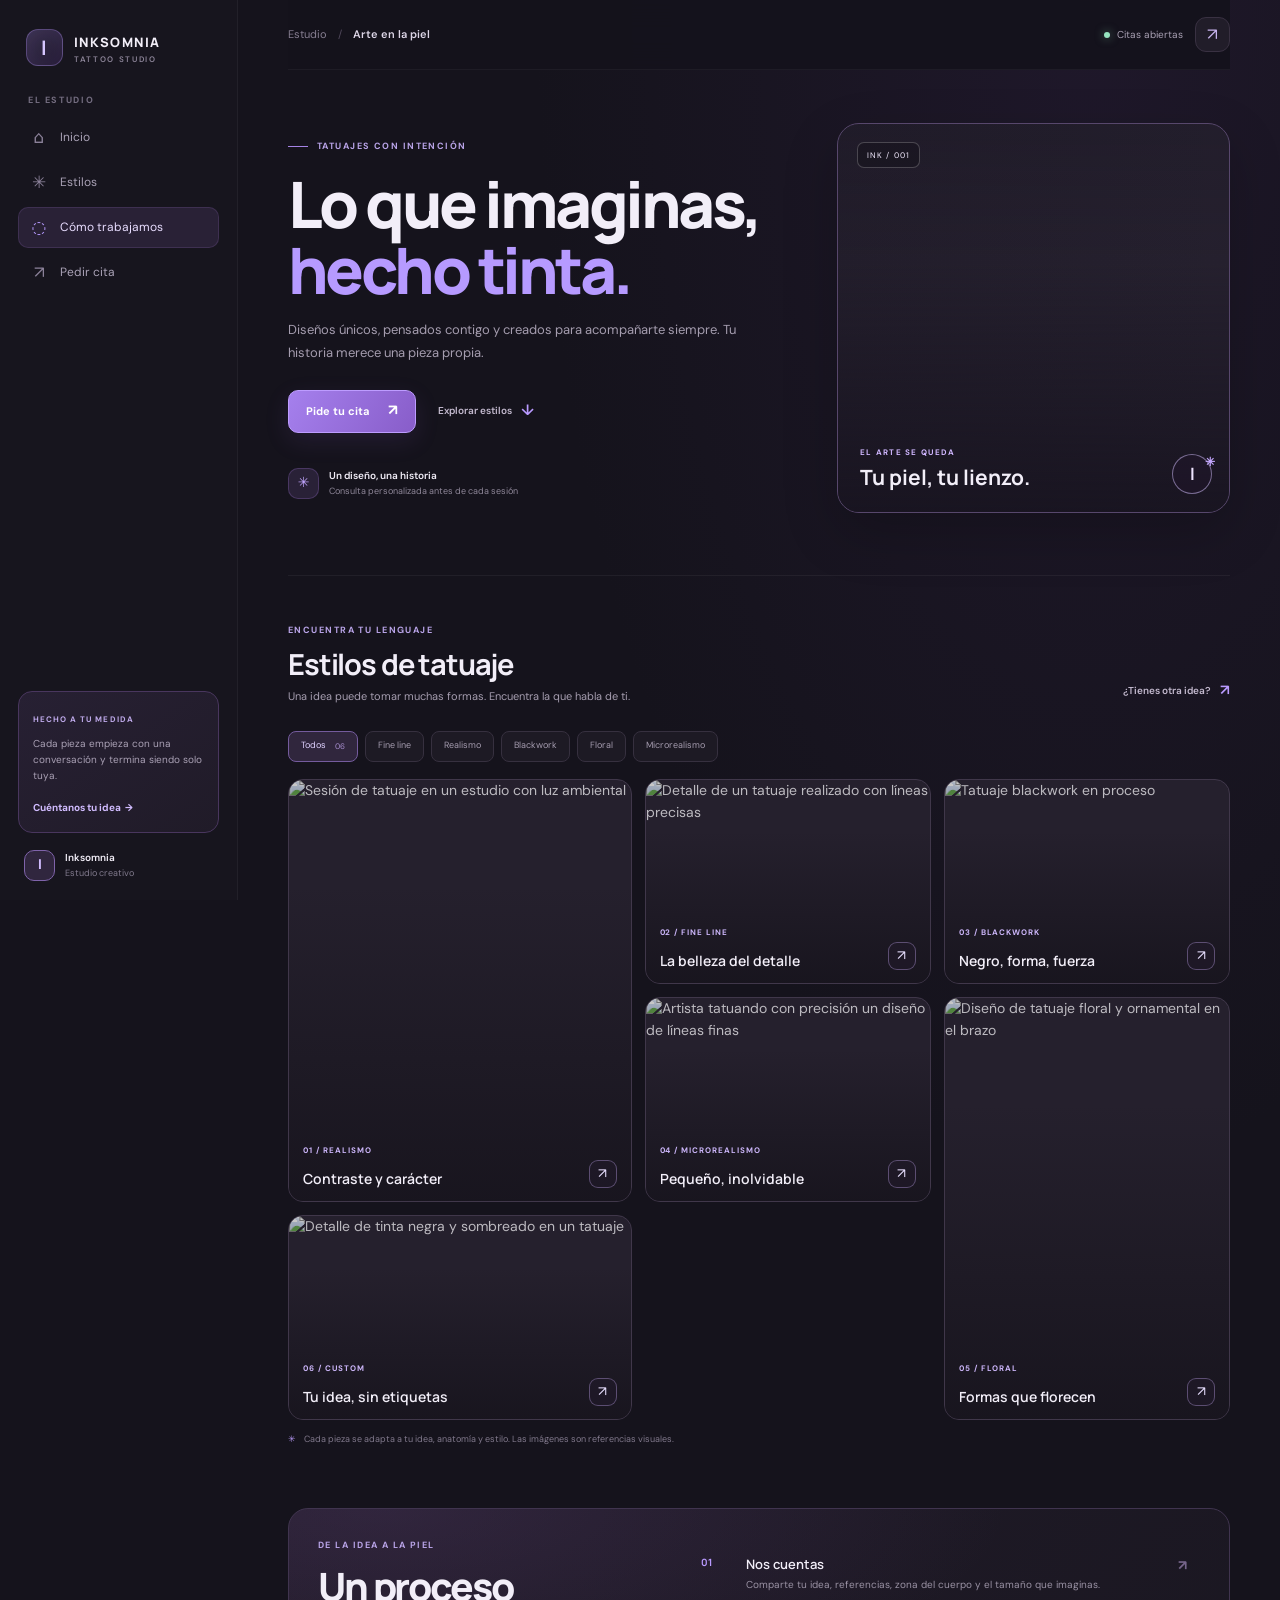
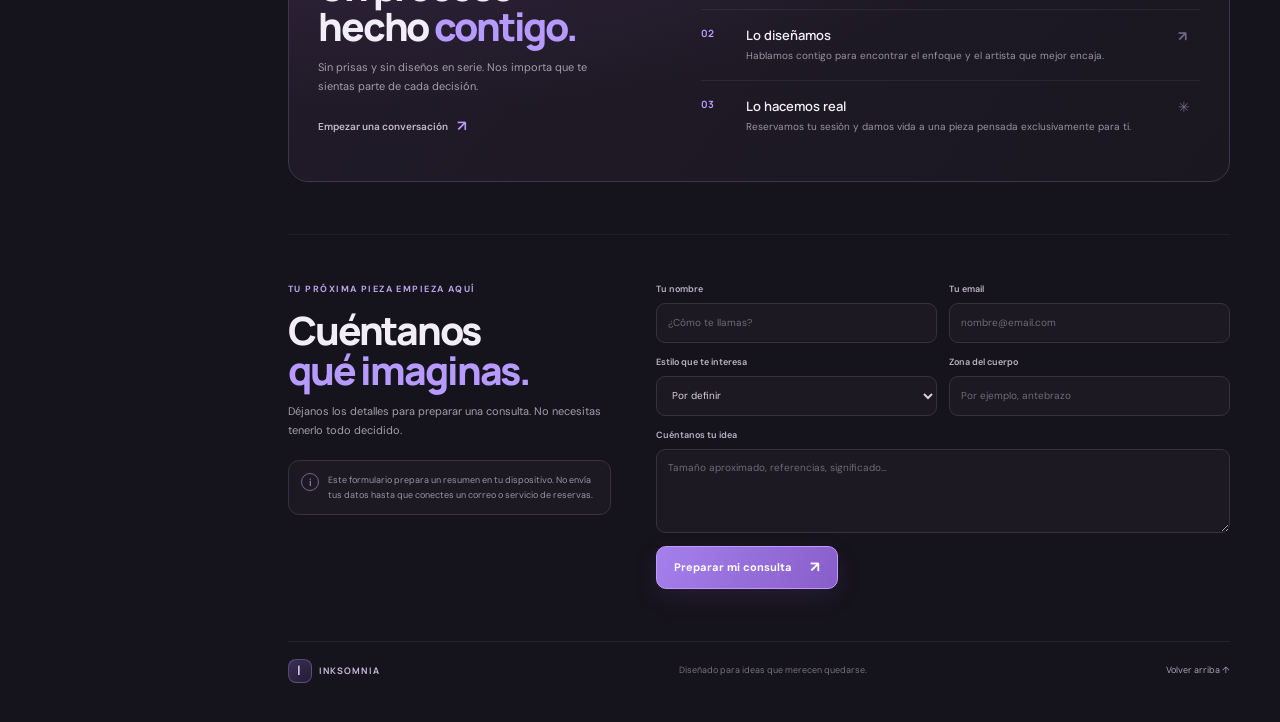
==== public/Inksomnia/index.html @ b54fb86f "Add Inksomnia tattoo studio page Add the separate Inksomnia landing page under public/Inksomnia." ====
<!doctype html>
<html lang="es">
<head>
  <meta charset="utf-8">
  <meta name="viewport" content="width=device-width, initial-scale=1">
  <meta name="theme-color" content="#15131c">
  <meta name="description" content="Inksomnia: tatuajes personalizados, artistas con voz propia y un proceso pensado contigo.">
  <title>Inksomnia — Tatuajes con intención</title>
  <link rel="preconnect" href="https://images.unsplash.com">
  <link rel="stylesheet" href="./styles.css">
  <script src="./app.js" defer></script>
</head>
<body>
  <div class="shell">
    <aside class="sidebar" id="sidebar" aria-label="Navegación principal">
      <a class="brand" href="#inicio" aria-label="Inksomnia, inicio"><span class="brand-mark" aria-hidden="true">I</span><span>INKSOMNIA<small>TATTOO STUDIO</small></span></a>
      <span class="nav-label">EL ESTUDIO</span>
      <nav class="nav">
        <a href="#inicio" class="nav-link active"><span aria-hidden="true">⌂</span> Inicio</a>
        <a href="#estilos" class="nav-link"><span aria-hidden="true">✳</span> Estilos</a>
        <a href="#proceso" class="nav-link"><span aria-hidden="true">◌</span> Cómo trabajamos</a>
        <a href="#cita" class="nav-link"><span aria-hidden="true">↗</span> Pedir cita</a>
      </nav>
      <div class="side-bottom">
        <div class="pro-card"><small>HECHO A TU MEDIDA</small><p>Cada pieza empieza con una conversación y termina siendo solo tuya.</p><a href="#cita">Cuéntanos tu idea&nbsp; →</a></div>
        <div class="profile"><div class="avatar">I</div><div><b>Inksomnia</b><small>Estudio creativo</small></div></div>
      </div>
    </aside>

    <main class="main" id="inicio">
      <header class="topbar">
        <button class="icon-btn mobilemenu" id="menu" aria-label="Abrir menú" aria-expanded="false" aria-controls="sidebar">☰</button>
        <a class="mobilebrand" href="#inicio" aria-label="Inksomnia, inicio"><span class="brand-mark" aria-hidden="true">I</span><span>INKSOMNIA</span></a>
        <div class="crumb">Estudio <span>/</span> <b>Arte en la piel</b></div>
        <div class="top-actions"><span class="status"><i class="dot"></i> Citas abiertas</span><a class="icon-btn top-cta" href="#cita" aria-label="Pedir una cita">↗</a></div>
      </header>

      <section class="hero" aria-labelledby="hero-title">
        <div class="hero-copy">
          <div class="eyebrow"><span></span> TATUAJES CON INTENCIÓN</div>
          <h1 id="hero-title">Lo que imaginas,<br><em>hecho tinta.</em></h1>
          <p>Diseños únicos, pensados contigo y creados para acompañarte siempre. Tu historia merece una pieza propia.</p>
          <div class="hero-actions"><a class="primary" href="#cita">Pide tu cita <span aria-hidden="true">↗</span></a><a class="quiet-link" href="#estilos">Explorar estilos <span aria-hidden="true">↓</span></a></div>
          <div class="hero-proof"><span class="proof-icon">✳</span><span><b>Un diseño, una historia</b><small>Consulta personalizada antes de cada sesión</small></span></div>
        </div>
        <div class="hero-art" role="img" aria-label="Artista trabajando en un tatuaje en un estudio">
          <div class="art-shade"></div><span class="art-kicker">INK / 001</span><div class="art-caption"><span>EL ARTE SE QUEDA</span><b>Tu piel, tu lienzo.</b></div><div class="art-stamp" aria-hidden="true">I<span>✳</span></div>
        </div>
      </section>

      <section class="section" id="estilos" aria-labelledby="styles-title">
        <div class="section-head"><div><div class="eyebrow">ENCUENTRA TU LENGUAJE</div><h2 id="styles-title">Estilos de tatuaje</h2><p>Una idea puede tomar muchas formas. Encuentra la que habla de ti.</p></div><a class="quiet-link desktop-link" href="#cita">¿Tienes otra idea? <span aria-hidden="true">↗</span></a></div>
        <div class="filters" role="group" aria-label="Filtrar estilos de tatuaje">
          <button class="filter active" type="button" data-filter="all" aria-pressed="true">Todos <span>06</span></button>
          <button class="filter" type="button" data-filter="fineline" aria-pressed="false">Fine line</button>
          <button class="filter" type="button" data-filter="realismo" aria-pressed="false">Realismo</button>
          <button class="filter" type="button" data-filter="blackwork" aria-pressed="false">Blackwork</button>
          <button class="filter" type="button" data-filter="floral" aria-pressed="false">Floral</button>
          <button class="filter" type="button" data-filter="micro" aria-pressed="false">Microrealismo</button>
        </div>
        <div class="gallery" id="gallery">
          <article class="work-card work-tall" data-style="realismo">
            <img src="https://images.unsplash.com/photo-1645318588650-f0fb322cd740?auto=format&amp;fit=crop&amp;w=1000&amp;q=82" alt="Sesión de tatuaje en un estudio con luz ambiental" loading="lazy">
            <div class="work-overlay"><span>01 / REALISMO</span><h3>Contraste y carácter</h3><a href="#cita" aria-label="Consultar sobre tatuajes de realismo">↗</a></div>
          </article>
          <article class="work-card" data-style="fineline floral">
            <img src="https://images.unsplash.com/photo-1564426622559-5af68da63b96?auto=format&amp;fit=crop&amp;w=900&amp;q=82" alt="Detalle de un tatuaje realizado con líneas precisas" loading="lazy">
            <div class="work-overlay"><span>02 / FINE LINE</span><h3>La belleza del detalle</h3><a href="#cita" aria-label="Consultar sobre tatuajes fine line">↗</a></div>
          </article>
          <article class="work-card" data-style="blackwork">
            <img src="https://images.unsplash.com/photo-1679621551066-ba0ee68b680a?auto=format&amp;fit=crop&amp;w=900&amp;q=82" alt="Tatuaje blackwork en proceso" loading="lazy">
            <div class="work-overlay"><span>03 / BLACKWORK</span><h3>Negro, forma, fuerza</h3><a href="#cita" aria-label="Consultar sobre tatuajes blackwork">↗</a></div>
          </article>
          <article class="work-card" data-style="micro realismo">
            <img src="https://images.unsplash.com/photo-1661188777365-c8c299c6e272?auto=format&amp;fit=crop&amp;w=900&amp;q=82" alt="Artista tatuando con precisión un diseño de líneas finas" loading="lazy">
            <div class="work-overlay"><span>04 / MICROREALISMO</span><h3>Pequeño, inolvidable</h3><a href="#cita" aria-label="Consultar sobre microrealismo">↗</a></div>
          </article>
          <article class="work-card work-tall" data-style="floral fineline">
            <img src="https://images.unsplash.com/photo-1775135360402-bac00cc921c2?auto=format&amp;fit=crop&amp;w=1000&amp;q=82" alt="Diseño de tatuaje floral y ornamental en el brazo" loading="lazy">
            <div class="work-overlay"><span>05 / FLORAL</span><h3>Formas que florecen</h3><a href="#cita" aria-label="Consultar sobre tatuajes florales">↗</a></div>
          </article>
          <article class="work-card" data-style="realismo blackwork">
            <img src="https://images.unsplash.com/photo-1564426622559-5af68da63b96?auto=format&amp;fit=crop&amp;crop=right&amp;w=900&amp;q=82" alt="Detalle de tinta negra y sombreado en un tatuaje" loading="lazy">
            <div class="work-overlay"><span>06 / CUSTOM</span><h3>Tu idea, sin etiquetas</h3><a href="#cita" aria-label="Consultar un diseño personalizado">↗</a></div>
          </article>
        </div>
        <p class="gallery-note"><span>✳</span> Cada pieza se adapta a tu idea, anatomía y estilo. Las imágenes son referencias visuales.</p>
      </section>

      <section class="process" id="proceso" aria-labelledby="process-title">
        <div class="process-intro"><div class="eyebrow">DE LA IDEA A LA PIEL</div><h2 id="process-title">Un proceso<br>hecho <em>contigo.</em></h2><p>Sin prisas y sin diseños en serie. Nos importa que te sientas parte de cada decisión.</p><a class="quiet-link" href="#cita">Empezar una conversación <span aria-hidden="true">↗</span></a></div>
        <div class="steps">
          <article class="step"><span>01</span><div><h3>Nos cuentas</h3><p>Comparte tu idea, referencias, zona del cuerpo y el tamaño que imaginas.</p></div><b aria-hidden="true">↗</b></article>
          <article class="step"><span>02</span><div><h3>Lo diseñamos</h3><p>Hablamos contigo para encontrar el enfoque y el artista que mejor encaja.</p></div><b aria-hidden="true">↗</b></article>
          <article class="step"><span>03</span><div><h3>Lo hacemos real</h3><p>Reservamos tu sesión y damos vida a una pieza pensada exclusivamente para ti.</p></div><b aria-hidden="true">✳</b></article>
        </div>
      </section>

      <section class="booking section" id="cita" aria-labelledby="booking-title">
        <div class="booking-copy"><div class="eyebrow">TU PRÓXIMA PIEZA EMPIEZA AQUÍ</div><h2 id="booking-title">Cuéntanos<br><em>qué imaginas.</em></h2><p>Déjanos los detalles para preparar una consulta. No necesitas tenerlo todo decidido.</p><div class="booking-note"><span>i</span><p>Este formulario prepara un resumen en tu dispositivo. No envía tus datos hasta que conectes un correo o servicio de reservas.</p></div></div>
        <form class="booking-form" id="booking-form">
          <div class="field-row"><label>Tu nombre<input name="name" autocomplete="name" required placeholder="¿Cómo te llamas?"></label><label>Tu email<input name="email" type="email" autocomplete="email" required placeholder="nombre@email.com"></label></div>
          <div class="field-row"><label>Estilo que te interesa<select name="style"><option>Por definir</option><option>Fine line</option><option>Realismo</option><option>Blackwork</option><option>Floral</option><option>Microrealismo</option><option>Otro / personalizado</option></select></label><label>Zona del cuerpo<input name="placement" placeholder="Por ejemplo, antebrazo"></label></div>
          <label>Cuéntanos tu idea<textarea name="idea" rows="4" placeholder="Tamaño aproximado, referencias, significado…"></textarea></label>
          <button class="primary submit" type="submit">Preparar mi consulta <span aria-hidden="true">↗</span></button>
          <div class="form-result" id="form-result" role="status" aria-live="polite" hidden><b>Tu consulta está preparada</b><p id="form-message">Aún no se ha enviado. Copia el resumen para compartirlo con el estudio.</p><button type="button" class="copy-button" id="copy-request">Copiar resumen</button></div>
        </form>
      </section>
      <footer class="foot"><a href="#inicio" class="footer-brand"><span class="brand-mark">I</span> INKSOMNIA</a><span>Diseñado para ideas que merecen quedarse.</span><a href="#inicio">Volver arriba ↑</a></footer>
    </main>
  </div>
</body>
</html>
---- public/Inksomnia/styles.css ----
@import url('https://fonts.googleapis.com/css2?family=DM+Sans:wght@400;500;600;700&family=Manrope:wght@400;500;600;700;800&display=swap');
:root{color-scheme:dark;--bg:#15131c;--panel:#1d1a25;--panel-2:#211d29;--line:#302a3a;--text:#f2eef8;--muted:#9d95aa;--soft:#c3bacf;--purple:#b69aff;--purple-2:#8052da;--mint:#96e3c0;--sidebar:238px;--radius:18px}
*{box-sizing:border-box}html{scroll-behavior:smooth;scroll-padding-top:26px}body{margin:0;background:radial-gradient(ellipse at 85% 0%,#34224950,transparent 36%),var(--bg);color:var(--text);font:14px/1.55 'DM Sans',system-ui,sans-serif;-webkit-font-smoothing:antialiased}a{color:inherit;text-decoration:none}button,input,select,textarea{font:inherit}button{color:inherit}.shell{min-height:100vh}.sidebar{position:fixed;inset:0 auto 0 0;width:var(--sidebar);padding:25px 18px 17px;background:#17151e;border-right:1px solid #ffffff0c;display:flex;flex-direction:column;z-index:10}.brand{display:flex;align-items:center;gap:11px;padding:4px 8px 27px;font-family:Manrope,sans-serif;font-size:13px;font-weight:800;letter-spacing:.105em}.brand>span:last-child{display:grid;gap:2px}.brand small{font:600 8px/1 'DM Sans',sans-serif;letter-spacing:.21em;color:#8c8498}.brand-mark{display:grid;place-items:center;width:37px;height:37px;border:1px solid #b99aff55;border-radius:12px;background:linear-gradient(140deg,#b99aff35,#7443bc20);color:#d6c6ff;font:700 20px/1 Manrope,sans-serif;box-shadow:inset 0 0 18px #a373ff12}.nav-label{padding:0 10px;margin:1px 0 9px;color:#746d80;font-size:9px;font-weight:700;letter-spacing:.18em}.nav{display:grid;gap:4px}.nav-link{display:flex;align-items:center;gap:12px;min-height:41px;padding:0 11px;border:1px solid transparent;border-radius:10px;color:#aaa2b6;font-size:12px;transition:background .2s,border-color .2s,color .2s}.nav-link>span{width:18px;text-align:center;color:#8b8199;font-size:17px}.nav-link:hover{background:#211d2a;color:#f4effa}.nav-link.active{color:#e8ddff;background:#292136;border-color:#59437470}.nav-link.active>span{color:var(--purple)}.side-bottom{margin-top:auto}.pro-card{padding:15px 14px 14px;border:1px solid #49365e;border-radius:14px;background:linear-gradient(145deg,#272033,#201b28)}.pro-card small{font-size:8px;font-weight:700;letter-spacing:.13em;color:#bfaaeb}.pro-card p{margin:7px 0 12px;color:#aaa1b5;font-size:10px;line-height:1.6}.pro-card a{color:#d1bcff;font-size:10px;font-weight:700}.profile{display:flex;align-items:center;gap:10px;padding:17px 6px 2px}.profile>div:last-child{display:grid;gap:2px}.profile b{font-size:10px;font-weight:600}.profile small{font-size:9px;color:#817a8d}.avatar{width:31px;height:31px;display:grid;place-items:center;border:1px solid #7f63aa;border-radius:10px;background:#30263e;color:#d1bcff;font-weight:700}.main{margin-left:var(--sidebar);max-width:1600px;padding:0 50px 34px}.topbar{position:sticky;top:0;z-index:4;display:flex;align-items:center;gap:18px;height:70px;margin-bottom:34px;border-bottom:1px solid #ffffff0b;background:#15131ceF;backdrop-filter:blur(14px)}.crumb{color:#877f92;font-size:11px}.crumb span{margin:0 8px;color:#51495c}.crumb b{color:#ddd6e7;font-weight:600}.top-actions{display:flex;align-items:center;gap:12px;margin-left:auto}.status{display:flex;align-items:center;gap:7px;color:#a9a1b4;font-size:10px}.dot{width:6px;height:6px;border-radius:50%;background:var(--mint);box-shadow:0 0 10px #96e3c088}.icon-btn{width:35px;height:35px;display:grid;place-items:center;border:1px solid #393142;border-radius:11px;background:#211d29;color:#c7b3ed;font-size:15px}.icon-btn:hover{background:#2b2437;border-color:#665184}.top-cta{font-size:17px}.mobilemenu,.mobilebrand{display:none}.hero{display:grid;grid-template-columns:minmax(0,1fr) minmax(300px,.78fr);align-items:stretch;gap:45px;padding:19px 0 62px}.hero-copy{align-self:center;padding:17px 0 14px}.eyebrow{display:flex;align-items:center;gap:9px;color:#b9a4e8;font-size:9px;font-weight:700;letter-spacing:.16em}.eyebrow>span{width:20px;height:1px;background:#a583e5}.hero h1,.process h2,.booking h2{margin:17px 0 15px;font:800 clamp(42px,5vw,69px)/1.04 Manrope,sans-serif;letter-spacing:-.055em}.hero h1 em,.process h2 em,.booking h2 em{color:#b69aff;font-style:normal}.hero-copy>p,.section-head>div>p,.process-intro>p,.booking-copy>p{max-width:455px;margin:0;color:#a59daf;font-size:13px;line-height:1.75}.hero-actions{display:flex;align-items:center;gap:22px;margin-top:25px}.primary{display:inline-flex;justify-content:center;align-items:center;gap:18px;min-height:43px;padding:0 17px;border:1px solid #bd9cff;border-radius:10px;background:linear-gradient(120deg,#a580ed,#885dc9);color:#fff;font-size:11px;font-weight:700;box-shadow:0 8px 24px #8457c522;transition:transform .2s,filter .2s}.primary:hover{transform:translateY(-2px);filter:brightness(1.09)}.primary span{font-size:15px}.quiet-link{display:inline-flex;align-items:center;gap:9px;color:#c4bacf;font-size:10px;font-weight:600;transition:color .2s}.quiet-link:hover{color:#c7aaff}.quiet-link span{color:#b99aff;font-size:15px}.hero-proof{display:flex;align-items:center;gap:10px;margin-top:35px}.proof-icon{display:grid;place-items:center;width:31px;height:31px;border:1px solid #71549772;border-radius:10px;background:#292137;color:#c2a6ff}.hero-proof>span:last-child{display:grid;gap:2px}.hero-proof b{font-size:10px;font-weight:600}.hero-proof small{color:#8f8799;font-size:9px}.hero-art{position:relative;min-height:372px;overflow:hidden;border:1px solid #57476c;border-radius:22px;background:#25202e url('https://images.unsplash.com/photo-1645318588650-f0fb322cd740?auto=format&fit=crop&w=1200&q=86') center 44%/cover;box-shadow:0 20px 55px #0003}.art-shade{position:absolute;inset:0;background:linear-gradient(180deg,#120f1c25 0%,#16121f00 36%,#17131fdd 100%),linear-gradient(90deg,#17131f35,transparent)}.art-kicker{position:absolute;top:18px;left:19px;padding:6px 9px;border:1px solid #ffffff35;border-radius:7px;background:#12101865;color:#f3eaff;font-size:8px;letter-spacing:.14em}.art-caption{position:absolute;left:22px;bottom:21px;display:grid;gap:5px}.art-caption span{color:#d0b7ff;font-size:8px;font-weight:700;letter-spacing:.16em}.art-caption b{font:700 21px Manrope,sans-serif}.art-stamp{position:absolute;right:17px;bottom:18px;width:40px;height:40px;display:grid;place-items:center;border:1px solid #d6c2ff80;border-radius:50%;background:#21172d75;color:#eee4ff;font:700 17px Manrope,sans-serif}.art-stamp span{position:absolute;right:-4px;top:-2px;color:#c5a8ff;font-size:12px}.section{padding:48px 0 56px;border-top:1px solid #ffffff0d}.section-head{display:flex;justify-content:space-between;align-items:end;gap:18px}.section-head h2{margin:9px 0 5px;font:700 29px/1.2 Manrope,sans-serif;letter-spacing:-.04em}.section-head>div>p{font-size:11px}.desktop-link{margin-bottom:4px}.filters{display:flex;gap:7px;flex-wrap:wrap;margin:25px 0 17px}.filter{display:flex;align-items:center;gap:9px;min-height:31px;padding:0 12px;border:1px solid #36303f;border-radius:8px;background:#1d1a24;color:#a49bae;font-size:9px;cursor:pointer;transition:background .2s,color .2s,border-color .2s}.filter:hover{border-color:#756094;color:#ece5f6}.filter.active{border-color:#745b9d;background:#30263d;color:#dfd1ff}.filter span{color:#a68dce;font-size:8px}.gallery{display:grid;grid-template-columns:1.2fr 1fr 1fr;grid-auto-rows:205px;gap:13px}.work-card{position:relative;overflow:hidden;min-height:0;border:1px solid #40374a;border-radius:15px;background:#25202d;isolation:isolate;transition:transform .25s,border-color .25s,opacity .25s}.work-card:hover{transform:translateY(-3px);border-color:#80669e}.work-card img{position:absolute;inset:0;width:100%;height:100%;object-fit:cover;filter:saturate(.75) brightness(.78);transition:transform .5s,filter .4s}.work-card:hover img{transform:scale(1.045);filter:saturate(.9) brightness(.9)}.work-card::after{content:"";position:absolute;inset:25% 0 0;background:linear-gradient(180deg,transparent,#17141de8);z-index:0}.work-tall{grid-row:span 2}.work-overlay{position:absolute;inset:auto 14px 13px;z-index:1;display:grid;grid-template-columns:1fr auto;align-items:end;gap:4px}.work-overlay>span{grid-column:1/-1;color:#ccb6fa;font-size:8px;font-weight:700;letter-spacing:.12em}.work-overlay h3{margin:0;font:600 14px Manrope,sans-serif}.work-overlay a{width:28px;height:28px;display:grid;place-items:center;border:1px solid #c3a7ef60;border-radius:9px;background:#221a2c80;color:#e8dfff}.gallery-note{display:flex;align-items:center;gap:8px;margin:13px 0 0;color:#81798c;font-size:9px}.gallery-note span{color:#ad90e8}.work-card[hidden]{display:none}.process{display:grid;grid-template-columns:.8fr 1.2fr;gap:50px;margin:5px 0 52px;padding:30px 29px;border:1px solid #40344f;border-radius:20px;background:radial-gradient(ellipse at 10% 0%,#553c6b50,transparent 52%),linear-gradient(130deg,#211b29,#1a1721)}.process h2,.booking h2{font-size:39px;margin:13px 0 11px}.process-intro>p{max-width:300px;font-size:11px}.process-intro>.quiet-link{margin-top:19px}.steps{display:grid;align-content:center}.step{display:grid;grid-template-columns:34px 1fr 22px;align-items:start;gap:11px;padding:16px 0;border-bottom:1px solid #ffffff10}.step:last-child{border-bottom:0}.step>span{color:#b99aff;font:700 10px Manrope,sans-serif}.step h3{margin:0 0 4px;font:600 13px Manrope,sans-serif}.step p{margin:0;color:#9a92a4;font-size:10px;line-height:1.6}.step>b{color:#756489;font-size:14px}.booking{display:grid;grid-template-columns:.72fr 1.28fr;gap:45px;padding-bottom:52px}.booking h2{margin-top:13px}.booking-copy>p{font-size:11px}.booking-note{display:flex;gap:9px;margin-top:20px;padding:12px;border:1px solid #393142;border-radius:11px;background:#1c1923}.booking-note>span{flex:none;width:18px;height:18px;display:grid;place-items:center;border:1px solid #766193;border-radius:50%;color:#c5aaff;font-size:10px}.booking-note p{margin:0;color:#9b93a5;font-size:9px;line-height:1.6}.booking-form{display:grid;gap:13px}.field-row{display:grid;grid-template-columns:1fr 1fr;gap:12px}.booking-form label{display:grid;gap:6px;color:#bdb4c8;font-size:9px;font-weight:600}.booking-form input,.booking-form select,.booking-form textarea{width:100%;min-height:40px;padding:10px 11px;border:1px solid #38313f;border-radius:9px;outline:none;background:#1c1923;color:#f0eaf7;font-size:10px;font-weight:400;transition:border-color .2s,box-shadow .2s}.booking-form textarea{min-height:84px;resize:vertical}.booking-form input::placeholder,.booking-form textarea::placeholder{color:#70697a}.booking-form input:focus,.booking-form select:focus,.booking-form textarea:focus{border-color:#9f7bd1;box-shadow:0 0 0 3px #9f7bd126}.booking-form select{color:#d8d0df}.submit{justify-self:start;min-width:181px}.form-result{padding:13px;border:1px solid #57446e;border-radius:11px;background:#25202f}.form-result[hidden]{display:none}.form-result b{color:#ddcbff;font-size:11px}.form-result p{margin:5px 0 10px;color:#a69daf;font-size:9px}.copy-button{padding:7px 10px;border:1px solid #685381;border-radius:8px;background:#342a42;color:#e5d8fa;font-size:9px;font-weight:600;cursor:pointer}.copy-button:hover{background:#423352}.foot{display:flex;align-items:center;justify-content:space-between;gap:15px;padding:17px 0 5px;border-top:1px solid #ffffff10;color:#777081;font-size:9px}.footer-brand{display:flex;align-items:center;gap:7px;color:#c9bbdc;font:700 9px Manrope,sans-serif;letter-spacing:.12em}.footer-brand .brand-mark{width:24px;height:24px;border-radius:8px;font-size:13px}.foot>a:last-child{color:#aaa0b5}.toast{position:fixed;bottom:20px;left:50%;z-index:20;padding:10px 14px;transform:translate(-50%,18px);border:1px solid #554268;border-radius:10px;background:#26202f;color:#e5d9f5;font-size:10px;opacity:0;pointer-events:none;transition:opacity .2s,transform .2s}.toast.show{transform:translate(-50%,0);opacity:1}
@media(min-width:1500px){.main{padding-right:70px;padding-left:70px}.hero-art{min-height:420px}.gallery{grid-auto-rows:235px}}
@media(max-width:1050px){:root{--sidebar:218px}.main{padding-right:30px;padding-left:30px}.hero{gap:27px}.hero-art{min-height:330px}.gallery{grid-auto-rows:175px}.process{gap:30px}}
@media(max-width:760px){.sidebar{width:270px;transform:translateX(-105%);transition:transform .25s;box-shadow:20px 0 60px #0008}.sidebar.open{transform:translateX(0)}.sidebar.open::after{content:"";position:fixed;inset:0 -100vw 0 270px;background:#09070b8a;z-index:-1}.main{margin:0;padding:0 20px 28px}.topbar{height:62px;gap:12px;margin-bottom:21px}.mobilemenu{display:grid;flex:none}.mobilebrand{display:flex;align-items:center;gap:8px;font:800 10px Manrope,sans-serif;letter-spacing:.1em}.mobilebrand .brand-mark{width:29px;height:29px;border-radius:9px;font-size:16px}.crumb,.status{display:none}.hero{grid-template-columns:1fr 1fr;gap:18px;padding:5px 0 35px}.hero h1{font-size:clamp(38px,7vw,55px)}.hero-copy>p{font-size:11px}.hero-art{min-height:300px}.section{padding:36px 0 42px}.gallery{grid-auto-rows:160px;gap:9px}.work-tall{grid-row:span 2}.process{grid-template-columns:.85fr 1.15fr;gap:22px;margin-bottom:38px;padding:23px}.process h2,.booking h2{font-size:32px}.booking{gap:24px}}
@media(max-width:540px){.main{padding-right:16px;padding-left:16px}.topbar{margin-bottom:17px}.hero{grid-template-columns:1fr;padding:4px 0 31px}.hero-copy{padding:7px 0 0}.hero h1{font-size:44px}.hero-copy>p{max-width:390px}.hero-art{min-height:250px;order:-1}.hero-proof{margin-top:23px}.section-head{align-items:start;flex-direction:column;gap:11px}.section-head h2{font-size:25px}.desktop-link{display:none}.filters{flex-wrap:nowrap;overflow:auto;padding-bottom:5px;margin:18px -16px 13px;padding-left:16px;padding-right:16px;scrollbar-width:none}.filters::-webkit-scrollbar{display:none}.filter{white-space:nowrap;flex:none}.gallery{grid-template-columns:1fr 1fr;grid-auto-rows:165px;gap:8px}.work-tall{grid-row:span 1}.work-card:first-child,.work-card:nth-child(5){grid-row:span 2}.work-overlay{inset:auto 10px 10px}.work-overlay h3{font-size:12px}.work-overlay>span{font-size:7px}.process{grid-template-columns:1fr;gap:12px;margin:0 0 31px;padding:20px}.process h2{font-size:34px}.process-intro>p{max-width:420px}.steps{margin-top:4px}.step{padding:12px 0}.booking{grid-template-columns:1fr;gap:20px;padding-bottom:38px}.booking h2{font-size:35px}.booking-copy>p{max-width:440px}.booking-note{max-width:430px}.field-row{gap:9px}.foot{flex-wrap:wrap;font-size:8px}.foot>span{order:3;width:100%}}
@media(max-width:370px){.hero h1{font-size:38px}.field-row{grid-template-columns:1fr}.gallery{grid-auto-rows:145px}.hero-art{min-height:220px}}
@media(prefers-reduced-motion:reduce){*,*::before,*::after{scroll-behavior:auto!important;animation-duration:.01ms!important;transition-duration:.01ms!important}}
.menu-scrim{display:none}
@media(max-width:760px){.menu-scrim:not([hidden]){display:block;position:fixed;inset:0;z-index:9;border:0;background:#09070b8a}}
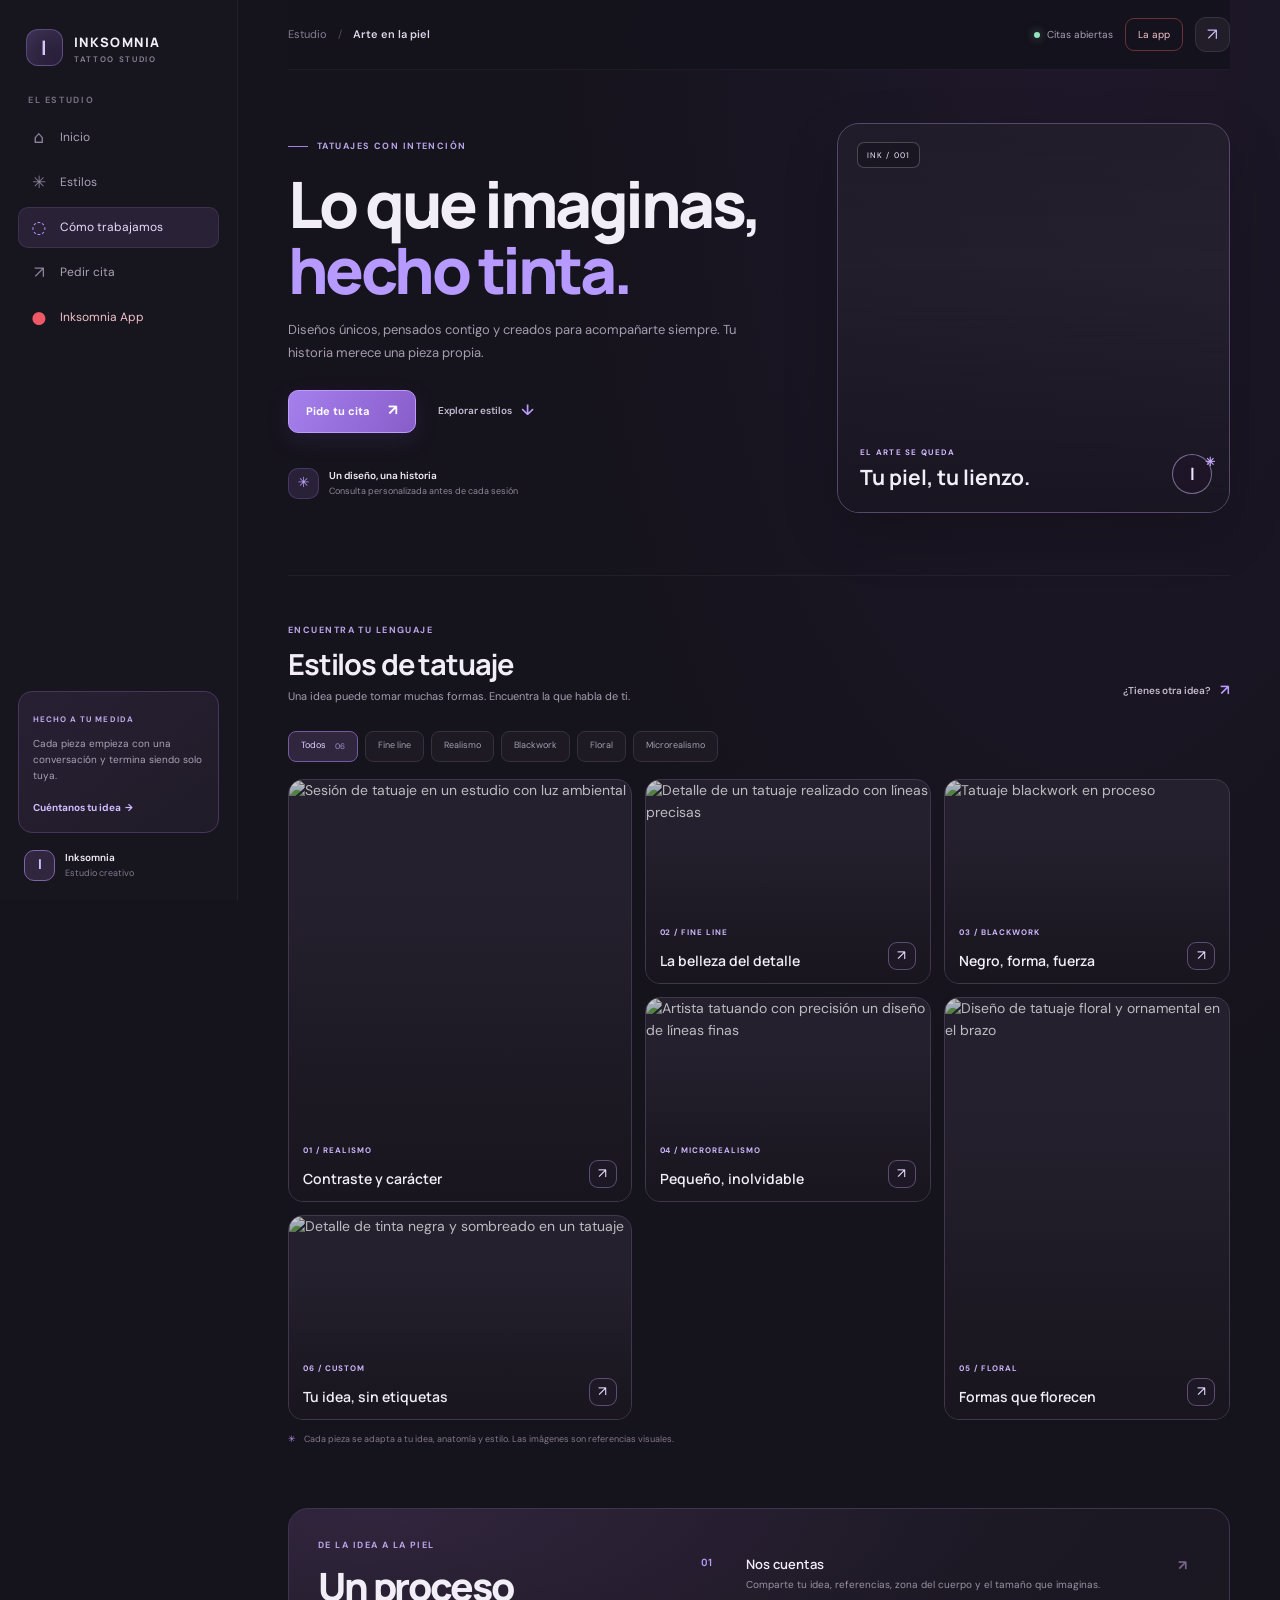
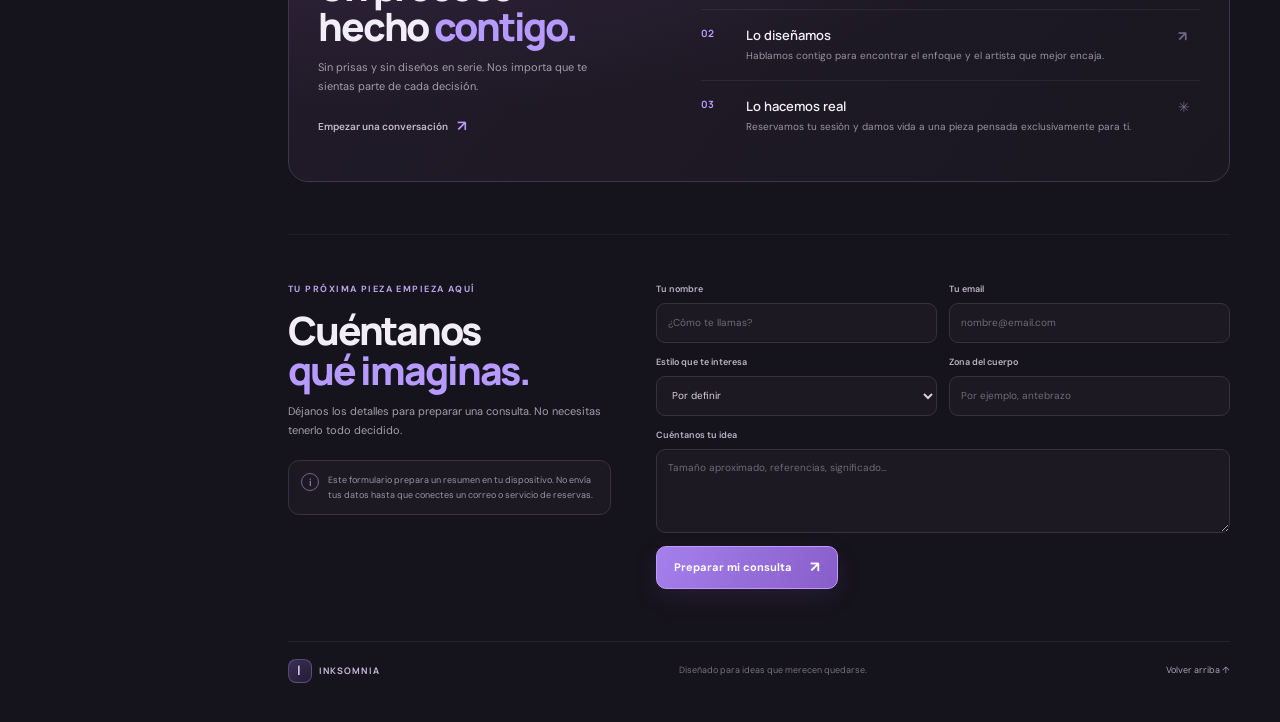
==== commit e33918f7: "Añade la página promocional de Inksomnia App Incluye vistas conceptuales para clientes, tatuadores, " ====
--- a/public/Inksomnia/index.html
+++ b/public/Inksomnia/index.html
@@ -20,6 +20,7 @@
         <a href="#estilos" class="nav-link"><span aria-hidden="true">✳</span> Estilos</a>
         <a href="#proceso" class="nav-link"><span aria-hidden="true">◌</span> Cómo trabajamos</a>
         <a href="#cita" class="nav-link"><span aria-hidden="true">↗</span> Pedir cita</a>
+        <a href="./app.html" class="nav-link app-nav-link"><span aria-hidden="true">●</span> Inksomnia App</a>
       </nav>
       <div class="side-bottom">
         <div class="pro-card"><small>HECHO A TU MEDIDA</small><p>Cada pieza empieza con una conversación y termina siendo solo tuya.</p><a href="#cita">Cuéntanos tu idea&nbsp; →</a></div>
@@ -32,7 +33,7 @@
         <button class="icon-btn mobilemenu" id="menu" aria-label="Abrir menú" aria-expanded="false" aria-controls="sidebar">☰</button>
         <a class="mobilebrand" href="#inicio" aria-label="Inksomnia, inicio"><span class="brand-mark" aria-hidden="true">I</span><span>INKSOMNIA</span></a>
         <div class="crumb">Estudio <span>/</span> <b>Arte en la piel</b></div>
-        <div class="top-actions"><span class="status"><i class="dot"></i> Citas abiertas</span><a class="icon-btn top-cta" href="#cita" aria-label="Pedir una cita">↗</a></div>
+        <div class="top-actions"><span class="status"><i class="dot"></i> Citas abiertas</span><a class="app-top-link" href="./app.html">La app</a><a class="icon-btn top-cta" href="#cita" aria-label="Pedir una cita">↗</a></div>
       </header>
 
       <section class="hero" aria-labelledby="hero-title">
--- a/public/Inksomnia/styles.css
+++ b/public/Inksomnia/styles.css
@@ -7,5 +7,7 @@
 @media(max-width:540px){.main{padding-right:16px;padding-left:16px}.topbar{margin-bottom:17px}.hero{grid-template-columns:1fr;padding:4px 0 31px}.hero-copy{padding:7px 0 0}.hero h1{font-size:44px}.hero-copy>p{max-width:390px}.hero-art{min-height:250px;order:-1}.hero-proof{margin-top:23px}.section-head{align-items:start;flex-direction:column;gap:11px}.section-head h2{font-size:25px}.desktop-link{display:none}.filters{flex-wrap:nowrap;overflow:auto;padding-bottom:5px;margin:18px -16px 13px;padding-left:16px;padding-right:16px;scrollbar-width:none}.filters::-webkit-scrollbar{display:none}.filter{white-space:nowrap;flex:none}.gallery{grid-template-columns:1fr 1fr;grid-auto-rows:165px;gap:8px}.work-tall{grid-row:span 1}.work-card:first-child,.work-card:nth-child(5){grid-row:span 2}.work-overlay{inset:auto 10px 10px}.work-overlay h3{font-size:12px}.work-overlay>span{font-size:7px}.process{grid-template-columns:1fr;gap:12px;margin:0 0 31px;padding:20px}.process h2{font-size:34px}.process-intro>p{max-width:420px}.steps{margin-top:4px}.step{padding:12px 0}.booking{grid-template-columns:1fr;gap:20px;padding-bottom:38px}.booking h2{font-size:35px}.booking-copy>p{max-width:440px}.booking-note{max-width:430px}.field-row{gap:9px}.foot{flex-wrap:wrap;font-size:8px}.foot>span{order:3;width:100%}}
 @media(max-width:370px){.hero h1{font-size:38px}.field-row{grid-template-columns:1fr}.gallery{grid-auto-rows:145px}.hero-art{min-height:220px}}
 @media(prefers-reduced-motion:reduce){*,*::before,*::after{scroll-behavior:auto!important;animation-duration:.01ms!important;transition-duration:.01ms!important}}
+.app-nav-link{color:#f0c3c8!important}.app-nav-link span{color:#ef5966!important}.app-nav-link:hover{background:#381b21!important}
+.app-top-link{padding:8px 12px;border:1px solid #6b3139;border-radius:9px;color:#f3c3c8;font-size:10px;transition:background .2s,border-color .2s}.app-top-link:hover{background:#35191e;border-color:#a44651}
 .menu-scrim{display:none}
 @media(max-width:760px){.menu-scrim:not([hidden]){display:block;position:fixed;inset:0;z-index:9;border:0;background:#09070b8a}}
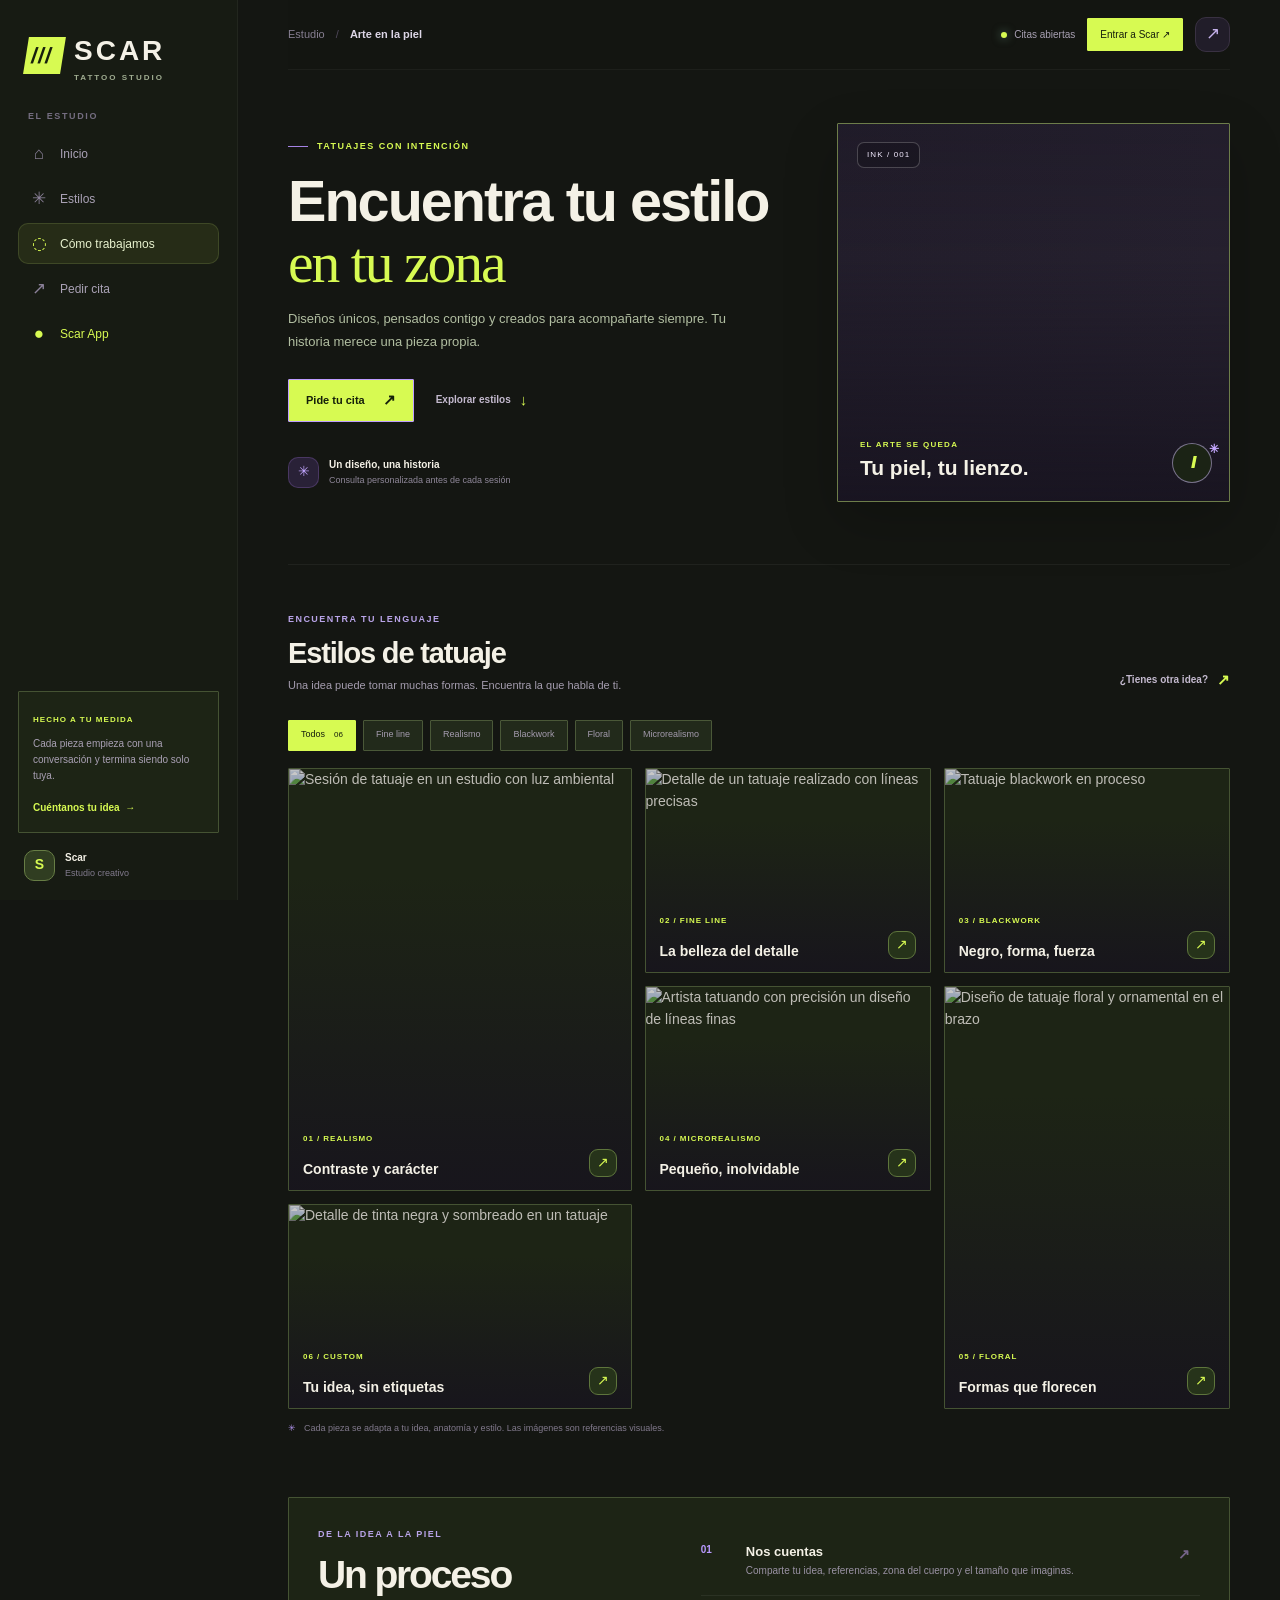
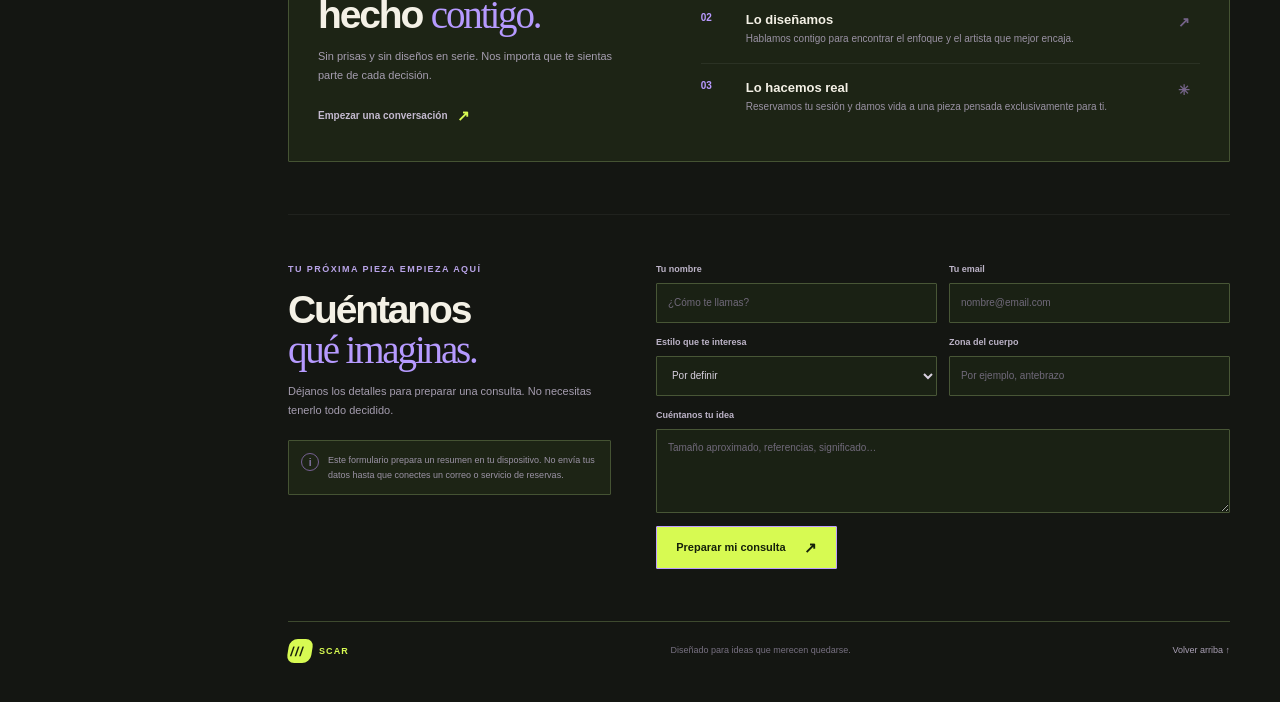
==== commit fc4f9fba: "Unifica la web y la presentación bajo la marca Scar" ====
--- a/public/Inksomnia/index.html
+++ b/public/Inksomnia/index.html
@@ -4,48 +4,49 @@
   <meta charset="utf-8">
   <meta name="viewport" content="width=device-width, initial-scale=1">
   <meta name="theme-color" content="#15131c">
-  <meta name="description" content="Inksomnia: tatuajes personalizados, artistas con voz propia y un proceso pensado contigo.">
-  <title>Inksomnia — Tatuajes con intención</title>
+  <meta name="description" content="Scar: tatuajes personalizados, artistas con voz propia y un proceso pensado contigo.">
+  <title>Scar — Encuentra tu estilo en tu zona</title>
   <link rel="preconnect" href="https://images.unsplash.com">
-  <link rel="stylesheet" href="./styles.css">
-  <script src="./app.js" defer></script>
+  <link rel="stylesheet" href="./styles.css?v=scar3">
+  <script src="./app.js?v=scar3" defer></script>
+  <link rel="stylesheet" href="./scar-marketing.css?v=scar3">
 </head>
-<body>
+<body data-scar-page="studio">
   <div class="shell">
     <aside class="sidebar" id="sidebar" aria-label="Navegación principal">
-      <a class="brand" href="#inicio" aria-label="Inksomnia, inicio"><span class="brand-mark" aria-hidden="true">I</span><span>INKSOMNIA<small>TATTOO STUDIO</small></span></a>
+      <a class="brand" href="#inicio" aria-label="Scar, inicio"><span class="brand-mark" aria-hidden="true">///</span><span>SCAR<small>TATTOO STUDIO</small></span></a>
       <span class="nav-label">EL ESTUDIO</span>
       <nav class="nav">
         <a href="#inicio" class="nav-link active"><span aria-hidden="true">⌂</span> Inicio</a>
         <a href="#estilos" class="nav-link"><span aria-hidden="true">✳</span> Estilos</a>
         <a href="#proceso" class="nav-link"><span aria-hidden="true">◌</span> Cómo trabajamos</a>
         <a href="#cita" class="nav-link"><span aria-hidden="true">↗</span> Pedir cita</a>
-        <a href="./app.html" class="nav-link app-nav-link"><span aria-hidden="true">●</span> Inksomnia App</a>
+        <a href="./app.html" class="nav-link app-nav-link"><span aria-hidden="true">●</span> Scar App</a>
       </nav>
       <div class="side-bottom">
         <div class="pro-card"><small>HECHO A TU MEDIDA</small><p>Cada pieza empieza con una conversación y termina siendo solo tuya.</p><a href="#cita">Cuéntanos tu idea&nbsp; →</a></div>
-        <div class="profile"><div class="avatar">I</div><div><b>Inksomnia</b><small>Estudio creativo</small></div></div>
+        <div class="profile"><div class="avatar">S</div><div><b>Scar</b><small>Estudio creativo</small></div></div>
       </div>
     </aside>
 
     <main class="main" id="inicio">
       <header class="topbar">
         <button class="icon-btn mobilemenu" id="menu" aria-label="Abrir menú" aria-expanded="false" aria-controls="sidebar">☰</button>
-        <a class="mobilebrand" href="#inicio" aria-label="Inksomnia, inicio"><span class="brand-mark" aria-hidden="true">I</span><span>INKSOMNIA</span></a>
+        <a class="mobilebrand" href="#inicio" aria-label="Scar, inicio"><span class="brand-mark" aria-hidden="true">///</span><span>SCAR</span></a>
         <div class="crumb">Estudio <span>/</span> <b>Arte en la piel</b></div>
-        <div class="top-actions"><span class="status"><i class="dot"></i> Citas abiertas</span><a class="app-top-link" href="./app.html">La app</a><a class="icon-btn top-cta" href="#cita" aria-label="Pedir una cita">↗</a></div>
+        <div class="top-actions"><span class="status"><i class="dot"></i> Citas abiertas</span><a class="app-top-link" href="./comunidad/">Entrar a Scar ↗</a><a class="icon-btn top-cta" href="#cita" aria-label="Pedir una cita">↗</a></div>
       </header>
 
       <section class="hero" aria-labelledby="hero-title">
         <div class="hero-copy">
           <div class="eyebrow"><span></span> TATUAJES CON INTENCIÓN</div>
-          <h1 id="hero-title">Lo que imaginas,<br><em>hecho tinta.</em></h1>
+          <h1 id="hero-title">Encuentra tu estilo<br><em>en tu zona</em></h1>
           <p>Diseños únicos, pensados contigo y creados para acompañarte siempre. Tu historia merece una pieza propia.</p>
           <div class="hero-actions"><a class="primary" href="#cita">Pide tu cita <span aria-hidden="true">↗</span></a><a class="quiet-link" href="#estilos">Explorar estilos <span aria-hidden="true">↓</span></a></div>
           <div class="hero-proof"><span class="proof-icon">✳</span><span><b>Un diseño, una historia</b><small>Consulta personalizada antes de cada sesión</small></span></div>
         </div>
         <div class="hero-art" role="img" aria-label="Artista trabajando en un tatuaje en un estudio">
-          <div class="art-shade"></div><span class="art-kicker">INK / 001</span><div class="art-caption"><span>EL ARTE SE QUEDA</span><b>Tu piel, tu lienzo.</b></div><div class="art-stamp" aria-hidden="true">I<span>✳</span></div>
+          <div class="art-shade"></div><span class="art-kicker">INK / 001</span><div class="art-caption"><span>EL ARTE SE QUEDA</span><b>Tu piel, tu lienzo.</b></div><div class="art-stamp" aria-hidden="true">///<span>✳</span></div>
         </div>
       </section>
 
@@ -107,7 +108,7 @@
           <div class="form-result" id="form-result" role="status" aria-live="polite" hidden><b>Tu consulta está preparada</b><p id="form-message">Aún no se ha enviado. Copia el resumen para compartirlo con el estudio.</p><button type="button" class="copy-button" id="copy-request">Copiar resumen</button></div>
         </form>
       </section>
-      <footer class="foot"><a href="#inicio" class="footer-brand"><span class="brand-mark">I</span> INKSOMNIA</a><span>Diseñado para ideas que merecen quedarse.</span><a href="#inicio">Volver arriba ↑</a></footer>
+      <footer class="foot"><a href="#inicio" class="footer-brand"><span class="brand-mark">///</span> SCAR</a><span>Diseñado para ideas que merecen quedarse.</span><a href="#inicio">Volver arriba ↑</a></footer>
     </main>
   </div>
 </body>
--- a/public/Inksomnia/styles.css
+++ b/public/Inksomnia/styles.css
@@ -1,4 +1,3 @@
-@import url('https://fonts.googleapis.com/css2?family=DM+Sans:wght@400;500;600;700&family=Manrope:wght@400;500;600;700;800&display=swap');
 :root{color-scheme:dark;--bg:#15131c;--panel:#1d1a25;--panel-2:#211d29;--line:#302a3a;--text:#f2eef8;--muted:#9d95aa;--soft:#c3bacf;--purple:#b69aff;--purple-2:#8052da;--mint:#96e3c0;--sidebar:238px;--radius:18px}
 *{box-sizing:border-box}html{scroll-behavior:smooth;scroll-padding-top:26px}body{margin:0;background:radial-gradient(ellipse at 85% 0%,#34224950,transparent 36%),var(--bg);color:var(--text);font:14px/1.55 'DM Sans',system-ui,sans-serif;-webkit-font-smoothing:antialiased}a{color:inherit;text-decoration:none}button,input,select,textarea{font:inherit}button{color:inherit}.shell{min-height:100vh}.sidebar{position:fixed;inset:0 auto 0 0;width:var(--sidebar);padding:25px 18px 17px;background:#17151e;border-right:1px solid #ffffff0c;display:flex;flex-direction:column;z-index:10}.brand{display:flex;align-items:center;gap:11px;padding:4px 8px 27px;font-family:Manrope,sans-serif;font-size:13px;font-weight:800;letter-spacing:.105em}.brand>span:last-child{display:grid;gap:2px}.brand small{font:600 8px/1 'DM Sans',sans-serif;letter-spacing:.21em;color:#8c8498}.brand-mark{display:grid;place-items:center;width:37px;height:37px;border:1px solid #b99aff55;border-radius:12px;background:linear-gradient(140deg,#b99aff35,#7443bc20);color:#d6c6ff;font:700 20px/1 Manrope,sans-serif;box-shadow:inset 0 0 18px #a373ff12}.nav-label{padding:0 10px;margin:1px 0 9px;color:#746d80;font-size:9px;font-weight:700;letter-spacing:.18em}.nav{display:grid;gap:4px}.nav-link{display:flex;align-items:center;gap:12px;min-height:41px;padding:0 11px;border:1px solid transparent;border-radius:10px;color:#aaa2b6;font-size:12px;transition:background .2s,border-color .2s,color .2s}.nav-link>span{width:18px;text-align:center;color:#8b8199;font-size:17px}.nav-link:hover{background:#211d2a;color:#f4effa}.nav-link.active{color:#e8ddff;background:#292136;border-color:#59437470}.nav-link.active>span{color:var(--purple)}.side-bottom{margin-top:auto}.pro-card{padding:15px 14px 14px;border:1px solid #49365e;border-radius:14px;background:linear-gradient(145deg,#272033,#201b28)}.pro-card small{font-size:8px;font-weight:700;letter-spacing:.13em;color:#bfaaeb}.pro-card p{margin:7px 0 12px;color:#aaa1b5;font-size:10px;line-height:1.6}.pro-card a{color:#d1bcff;font-size:10px;font-weight:700}.profile{display:flex;align-items:center;gap:10px;padding:17px 6px 2px}.profile>div:last-child{display:grid;gap:2px}.profile b{font-size:10px;font-weight:600}.profile small{font-size:9px;color:#817a8d}.avatar{width:31px;height:31px;display:grid;place-items:center;border:1px solid #7f63aa;border-radius:10px;background:#30263e;color:#d1bcff;font-weight:700}.main{margin-left:var(--sidebar);max-width:1600px;padding:0 50px 34px}.topbar{position:sticky;top:0;z-index:4;display:flex;align-items:center;gap:18px;height:70px;margin-bottom:34px;border-bottom:1px solid #ffffff0b;background:#15131ceF;backdrop-filter:blur(14px)}.crumb{color:#877f92;font-size:11px}.crumb span{margin:0 8px;color:#51495c}.crumb b{color:#ddd6e7;font-weight:600}.top-actions{display:flex;align-items:center;gap:12px;margin-left:auto}.status{display:flex;align-items:center;gap:7px;color:#a9a1b4;font-size:10px}.dot{width:6px;height:6px;border-radius:50%;background:var(--mint);box-shadow:0 0 10px #96e3c088}.icon-btn{width:35px;height:35px;display:grid;place-items:center;border:1px solid #393142;border-radius:11px;background:#211d29;color:#c7b3ed;font-size:15px}.icon-btn:hover{background:#2b2437;border-color:#665184}.top-cta{font-size:17px}.mobilemenu,.mobilebrand{display:none}.hero{display:grid;grid-template-columns:minmax(0,1fr) minmax(300px,.78fr);align-items:stretch;gap:45px;padding:19px 0 62px}.hero-copy{align-self:center;padding:17px 0 14px}.eyebrow{display:flex;align-items:center;gap:9px;color:#b9a4e8;font-size:9px;font-weight:700;letter-spacing:.16em}.eyebrow>span{width:20px;height:1px;background:#a583e5}.hero h1,.process h2,.booking h2{margin:17px 0 15px;font:800 clamp(42px,5vw,69px)/1.04 Manrope,sans-serif;letter-spacing:-.055em}.hero h1 em,.process h2 em,.booking h2 em{color:#b69aff;font-style:normal}.hero-copy>p,.section-head>div>p,.process-intro>p,.booking-copy>p{max-width:455px;margin:0;color:#a59daf;font-size:13px;line-height:1.75}.hero-actions{display:flex;align-items:center;gap:22px;margin-top:25px}.primary{display:inline-flex;justify-content:center;align-items:center;gap:18px;min-height:43px;padding:0 17px;border:1px solid #bd9cff;border-radius:10px;background:linear-gradient(120deg,#a580ed,#885dc9);color:#fff;font-size:11px;font-weight:700;box-shadow:0 8px 24px #8457c522;transition:transform .2s,filter .2s}.primary:hover{transform:translateY(-2px);filter:brightness(1.09)}.primary span{font-size:15px}.quiet-link{display:inline-flex;align-items:center;gap:9px;color:#c4bacf;font-size:10px;font-weight:600;transition:color .2s}.quiet-link:hover{color:#c7aaff}.quiet-link span{color:#b99aff;font-size:15px}.hero-proof{display:flex;align-items:center;gap:10px;margin-top:35px}.proof-icon{display:grid;place-items:center;width:31px;height:31px;border:1px solid #71549772;border-radius:10px;background:#292137;color:#c2a6ff}.hero-proof>span:last-child{display:grid;gap:2px}.hero-proof b{font-size:10px;font-weight:600}.hero-proof small{color:#8f8799;font-size:9px}.hero-art{position:relative;min-height:372px;overflow:hidden;border:1px solid #57476c;border-radius:22px;background:#25202e url('https://images.unsplash.com/photo-1645318588650-f0fb322cd740?auto=format&fit=crop&w=1200&q=86') center 44%/cover;box-shadow:0 20px 55px #0003}.art-shade{position:absolute;inset:0;background:linear-gradient(180deg,#120f1c25 0%,#16121f00 36%,#17131fdd 100%),linear-gradient(90deg,#17131f35,transparent)}.art-kicker{position:absolute;top:18px;left:19px;padding:6px 9px;border:1px solid #ffffff35;border-radius:7px;background:#12101865;color:#f3eaff;font-size:8px;letter-spacing:.14em}.art-caption{position:absolute;left:22px;bottom:21px;display:grid;gap:5px}.art-caption span{color:#d0b7ff;font-size:8px;font-weight:700;letter-spacing:.16em}.art-caption b{font:700 21px Manrope,sans-serif}.art-stamp{position:absolute;right:17px;bottom:18px;width:40px;height:40px;display:grid;place-items:center;border:1px solid #d6c2ff80;border-radius:50%;background:#21172d75;color:#eee4ff;font:700 17px Manrope,sans-serif}.art-stamp span{position:absolute;right:-4px;top:-2px;color:#c5a8ff;font-size:12px}.section{padding:48px 0 56px;border-top:1px solid #ffffff0d}.section-head{display:flex;justify-content:space-between;align-items:end;gap:18px}.section-head h2{margin:9px 0 5px;font:700 29px/1.2 Manrope,sans-serif;letter-spacing:-.04em}.section-head>div>p{font-size:11px}.desktop-link{margin-bottom:4px}.filters{display:flex;gap:7px;flex-wrap:wrap;margin:25px 0 17px}.filter{display:flex;align-items:center;gap:9px;min-height:31px;padding:0 12px;border:1px solid #36303f;border-radius:8px;background:#1d1a24;color:#a49bae;font-size:9px;cursor:pointer;transition:background .2s,color .2s,border-color .2s}.filter:hover{border-color:#756094;color:#ece5f6}.filter.active{border-color:#745b9d;background:#30263d;color:#dfd1ff}.filter span{color:#a68dce;font-size:8px}.gallery{display:grid;grid-template-columns:1.2fr 1fr 1fr;grid-auto-rows:205px;gap:13px}.work-card{position:relative;overflow:hidden;min-height:0;border:1px solid #40374a;border-radius:15px;background:#25202d;isolation:isolate;transition:transform .25s,border-color .25s,opacity .25s}.work-card:hover{transform:translateY(-3px);border-color:#80669e}.work-card img{position:absolute;inset:0;width:100%;height:100%;object-fit:cover;filter:saturate(.75) brightness(.78);transition:transform .5s,filter .4s}.work-card:hover img{transform:scale(1.045);filter:saturate(.9) brightness(.9)}.work-card::after{content:"";position:absolute;inset:25% 0 0;background:linear-gradient(180deg,transparent,#17141de8);z-index:0}.work-tall{grid-row:span 2}.work-overlay{position:absolute;inset:auto 14px 13px;z-index:1;display:grid;grid-template-columns:1fr auto;align-items:end;gap:4px}.work-overlay>span{grid-column:1/-1;color:#ccb6fa;font-size:8px;font-weight:700;letter-spacing:.12em}.work-overlay h3{margin:0;font:600 14px Manrope,sans-serif}.work-overlay a{width:28px;height:28px;display:grid;place-items:center;border:1px solid #c3a7ef60;border-radius:9px;background:#221a2c80;color:#e8dfff}.gallery-note{display:flex;align-items:center;gap:8px;margin:13px 0 0;color:#81798c;font-size:9px}.gallery-note span{color:#ad90e8}.work-card[hidden]{display:none}.process{display:grid;grid-template-columns:.8fr 1.2fr;gap:50px;margin:5px 0 52px;padding:30px 29px;border:1px solid #40344f;border-radius:20px;background:radial-gradient(ellipse at 10% 0%,#553c6b50,transparent 52%),linear-gradient(130deg,#211b29,#1a1721)}.process h2,.booking h2{font-size:39px;margin:13px 0 11px}.process-intro>p{max-width:300px;font-size:11px}.process-intro>.quiet-link{margin-top:19px}.steps{display:grid;align-content:center}.step{display:grid;grid-template-columns:34px 1fr 22px;align-items:start;gap:11px;padding:16px 0;border-bottom:1px solid #ffffff10}.step:last-child{border-bottom:0}.step>span{color:#b99aff;font:700 10px Manrope,sans-serif}.step h3{margin:0 0 4px;font:600 13px Manrope,sans-serif}.step p{margin:0;color:#9a92a4;font-size:10px;line-height:1.6}.step>b{color:#756489;font-size:14px}.booking{display:grid;grid-template-columns:.72fr 1.28fr;gap:45px;padding-bottom:52px}.booking h2{margin-top:13px}.booking-copy>p{font-size:11px}.booking-note{display:flex;gap:9px;margin-top:20px;padding:12px;border:1px solid #393142;border-radius:11px;background:#1c1923}.booking-note>span{flex:none;width:18px;height:18px;display:grid;place-items:center;border:1px solid #766193;border-radius:50%;color:#c5aaff;font-size:10px}.booking-note p{margin:0;color:#9b93a5;font-size:9px;line-height:1.6}.booking-form{display:grid;gap:13px}.field-row{display:grid;grid-template-columns:1fr 1fr;gap:12px}.booking-form label{display:grid;gap:6px;color:#bdb4c8;font-size:9px;font-weight:600}.booking-form input,.booking-form select,.booking-form textarea{width:100%;min-height:40px;padding:10px 11px;border:1px solid #38313f;border-radius:9px;outline:none;background:#1c1923;color:#f0eaf7;font-size:10px;font-weight:400;transition:border-color .2s,box-shadow .2s}.booking-form textarea{min-height:84px;resize:vertical}.booking-form input::placeholder,.booking-form textarea::placeholder{color:#70697a}.booking-form input:focus,.booking-form select:focus,.booking-form textarea:focus{border-color:#9f7bd1;box-shadow:0 0 0 3px #9f7bd126}.booking-form select{color:#d8d0df}.submit{justify-self:start;min-width:181px}.form-result{padding:13px;border:1px solid #57446e;border-radius:11px;background:#25202f}.form-result[hidden]{display:none}.form-result b{color:#ddcbff;font-size:11px}.form-result p{margin:5px 0 10px;color:#a69daf;font-size:9px}.copy-button{padding:7px 10px;border:1px solid #685381;border-radius:8px;background:#342a42;color:#e5d8fa;font-size:9px;font-weight:600;cursor:pointer}.copy-button:hover{background:#423352}.foot{display:flex;align-items:center;justify-content:space-between;gap:15px;padding:17px 0 5px;border-top:1px solid #ffffff10;color:#777081;font-size:9px}.footer-brand{display:flex;align-items:center;gap:7px;color:#c9bbdc;font:700 9px Manrope,sans-serif;letter-spacing:.12em}.footer-brand .brand-mark{width:24px;height:24px;border-radius:8px;font-size:13px}.foot>a:last-child{color:#aaa0b5}.toast{position:fixed;bottom:20px;left:50%;z-index:20;padding:10px 14px;transform:translate(-50%,18px);border:1px solid #554268;border-radius:10px;background:#26202f;color:#e5d9f5;font-size:10px;opacity:0;pointer-events:none;transition:opacity .2s,transform .2s}.toast.show{transform:translate(-50%,0);opacity:1}
 @media(min-width:1500px){.main{padding-right:70px;padding-left:70px}.hero-art{min-height:420px}.gallery{grid-auto-rows:235px}}
--- a/public/Inksomnia/scar-marketing.css
+++ b/public/Inksomnia/scar-marketing.css
@@ -0,0 +1,4 @@
+:root{--bg:#141612;--panel:#1d2019;--panel-2:#242a1b;--line:#3a432e;--text:#f4f1e6;--muted:#a0ad91;--soft:#d7fa52;--red:#d7fa52;--purple:#d7fa52;--purple-2:#a0c431;--mint:#d7fa52}body{background:#141612;color:#f4f1e6;font-family:Arial,Helvetica,sans-serif}h1,h2,h3{font-family:Arial,Helvetica,sans-serif!important}.sidebar{background:#171b13}.brand,.wordmark{font-family:Arial,sans-serif;font-weight:900;letter-spacing:3px;font-size:28px}.brand small,.wordmark small{letter-spacing:2px;font-size:8px;color:#a0ad91}.brand-mark,.wordmark .mark{background:#d7fa52!important;color:#17200c!important;border:0;border-radius:0;font-family:Arial,sans-serif;font-weight:900;font-size:22px;letter-spacing:-5px;transform:skew(-9deg);box-shadow:none;padding-right:5px}.hero h1{font-size:clamp(38px,4.5vw,70px);font-weight:900;line-height:1.06;letter-spacing:-2px}.hero h1 em,h2 em{color:#d7fa52;font-family:Georgia,serif;font-weight:400}.hero-art{border-radius:1px;border-color:#6d7d4a}.art-stamp{color:#d7fa52;font-family:Arial,sans-serif;letter-spacing:-4px;background:#1b2315}.hero-copy>.eyebrow,.hero-copy .eyebrow,.section-label,.visual-label{color:#d7fa52}.primary,.button-red,.header-cta{background:#d7fa52!important;color:#15200a!important;border-radius:1px;box-shadow:none;font-weight:800}.app-top-link{background:#d7fa52;color:#17200c;border-color:#d7fa52;border-radius:1px}.app-nav-link{color:#d7fa52!important}.app-nav-link span{color:#d7fa52!important}.nav-link.active{background:#d7fa5214;border-color:#899f503f;color:#e8f2cf}.nav-link.active>span,.quiet-link span,.art-caption span,.work-overlay>span{color:#d7fa52}.topbar{background:#141612ef}.work-card,.pro-card,.process,.booking-note,.form-result{border-radius:1px;border-color:#455333;background:#1d2415}.work-card{background:#1d2415}.pro-card small,.pro-card a{color:#d7fa52}.profile .avatar{background:#303d21;color:#d7fa52;border-color:#677d45}.filter{border-radius:1px;background:#222a1b;border-color:#4a5838}.filter.active{background:#d7fa52;border-color:#d7fa52;color:#17200c}.filter.active span{color:#17200c}.booking-form input,.booking-form textarea,.booking-form select{background:#1a2114;border-color:#485636;border-radius:1px}.work-overlay a,.copy-button{color:#d7fa52;background:#26331a;border-color:#5e753c}.site-header{background:#141612f5;border-color:#3b452e}.site-header nav a{color:#b6c49f}.hero-copy p,.feature-copy>p,.intro p{color:#b1bea1}.floating-note{background:#1f2918;border-color:#5c7338;border-radius:1px}.floating-note>span{color:#d7fa52;background:#31451b}.red-rule,.eyebrow i{background:#d7fa52}.hero-foot,.footer .wordmark{color:#d7fa52}.style-card{border-color:#4b5b34;border-radius:1px}.style-card>div>span,.style-card>b,.feature-list li>span{color:#d7fa52}.phone{border-color:#667748}.phone-screen{background:#13190e}.phone .nav-plus,.header-cta{background:#d7fa52;color:#17200c}.story i{border-color:#789d43;color:#d7fa52;background:#26341c}.phone .profile-avatar{background:#314023;color:#d7fa52}.phone .availability{color:#d7fa52}.feature .stage-orbit{border-color:#586c32}.screen-caption{color:#acc78a}.site-footer,.foot{border-color:#3e4a2f}.site-footer a,.footer-brand{color:#d7fa52}body[data-scar-page=presentation] .hero{background:radial-gradient(ellipse at 20% 10%,#d7fa5208,transparent 65%)}
+@media(max-width:700px){.brand,.wordmark{font-size:22px;letter-spacing:2px}.hero h1{font-size:42px;letter-spacing:-1.5px}.site-header .wordmark small{font-size:7px}.brand-mark,.wordmark .mark{font-size:21px}.mobilebrand>span:last-child{font-weight:900;letter-spacing:3px;font-family:Arial,sans-serif}.topbar .app-top-link{font-size:9px;padding:8px}.site-header .header-cta{font-size:10px}body[data-scar-page=studio] .hero h1{font-size:43px}}
+
+.brand-mark,.wordmark .mark{letter-spacing:1px}.phone-hero .story i{border-radius:1px}.phone-hero .feed-photo{border-radius:0;border-bottom:3px solid #d7fa52}.phone-hero .feed-actions{color:#d7fa52;font-size:9px}.phone-hero .photo-tag{background:#d7fa52;color:#17200c;border-radius:0}.phone .profile-tags span,.phone .style-chips span{border-radius:1px}.header-cta,.button-red{border-color:#d7fa52}.scar-feature-strip{display:grid;grid-template-columns:repeat(3,1fr);gap:24px;margin-top:34px}.scar-feature-strip article{border-top:1px solid #68794b;padding:20px 0}.scar-feature-strip h3{font-size:18px;color:#d7fa52}.scar-feature-strip p{font-size:12px;line-height:1.8;color:#a6b890;margin-top:12px}@media(max-width:700px){.scar-feature-strip{grid-template-columns:1fr;gap:10px}}
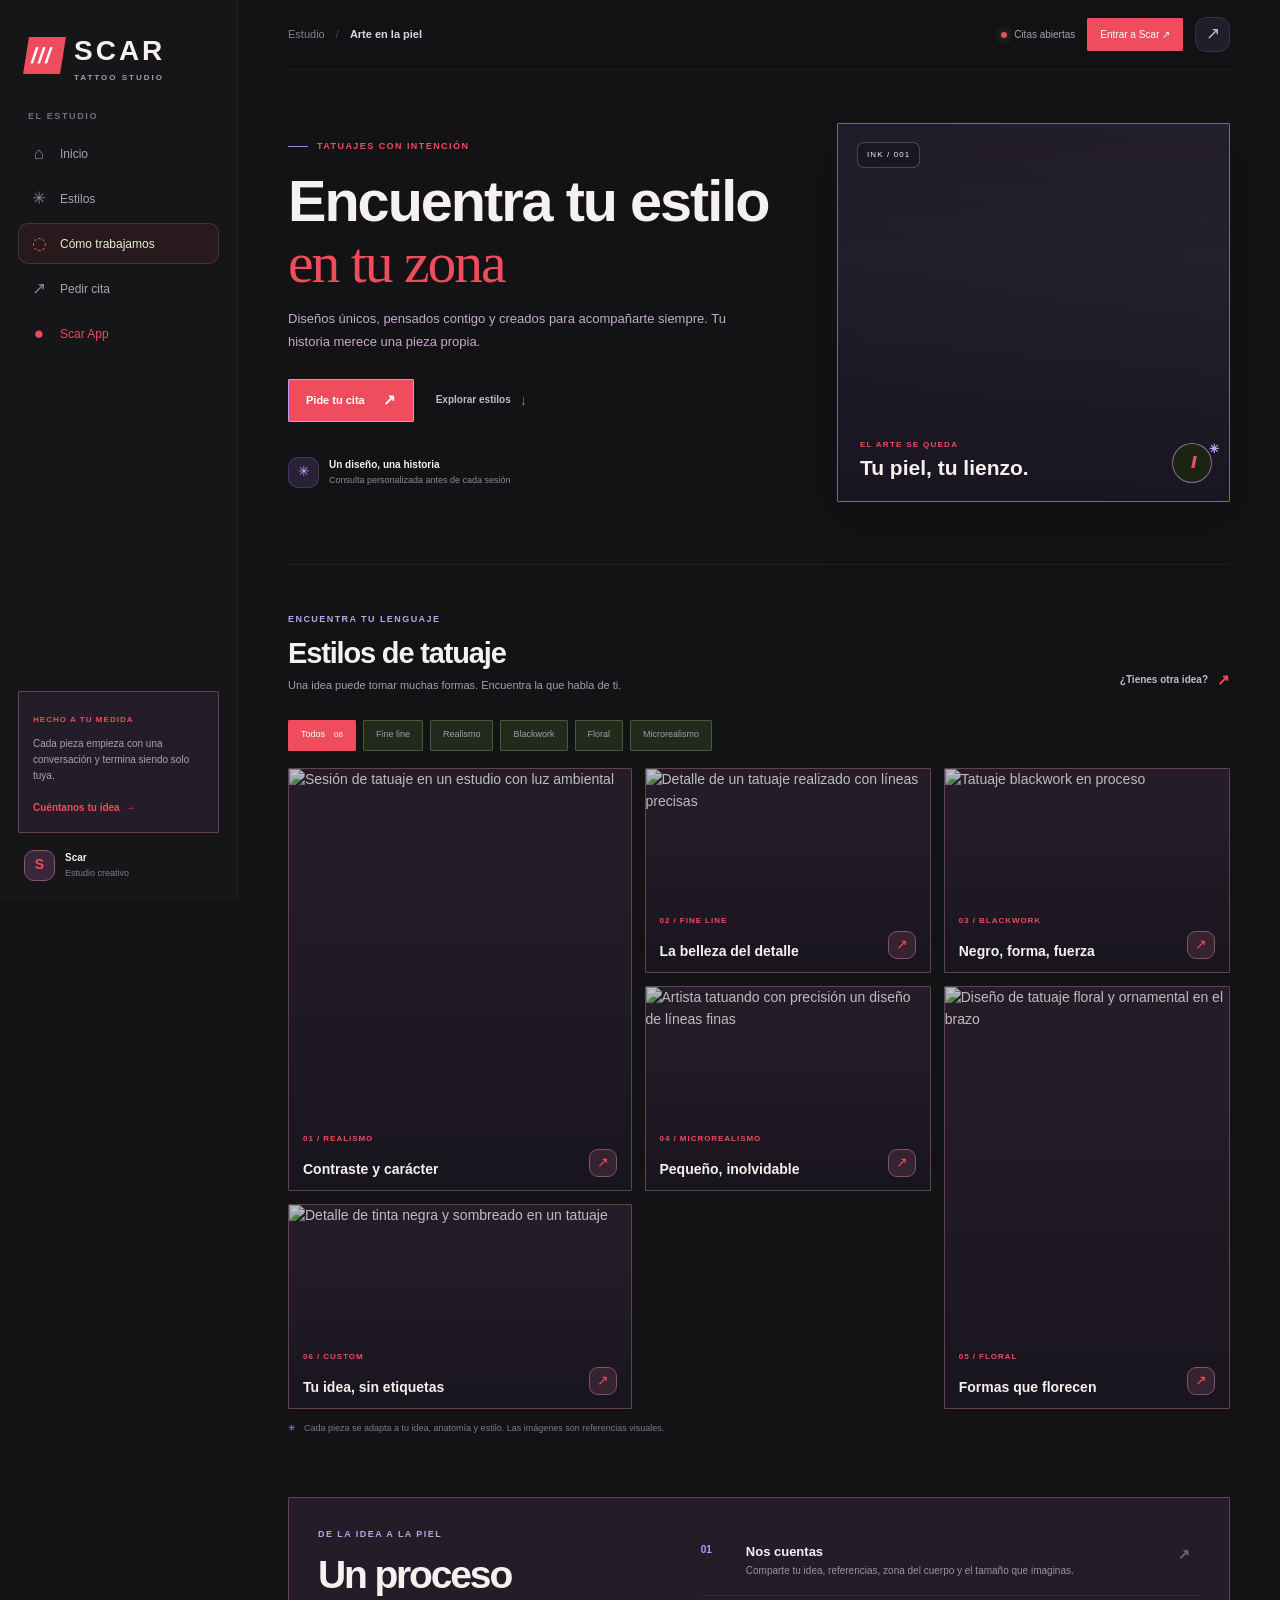
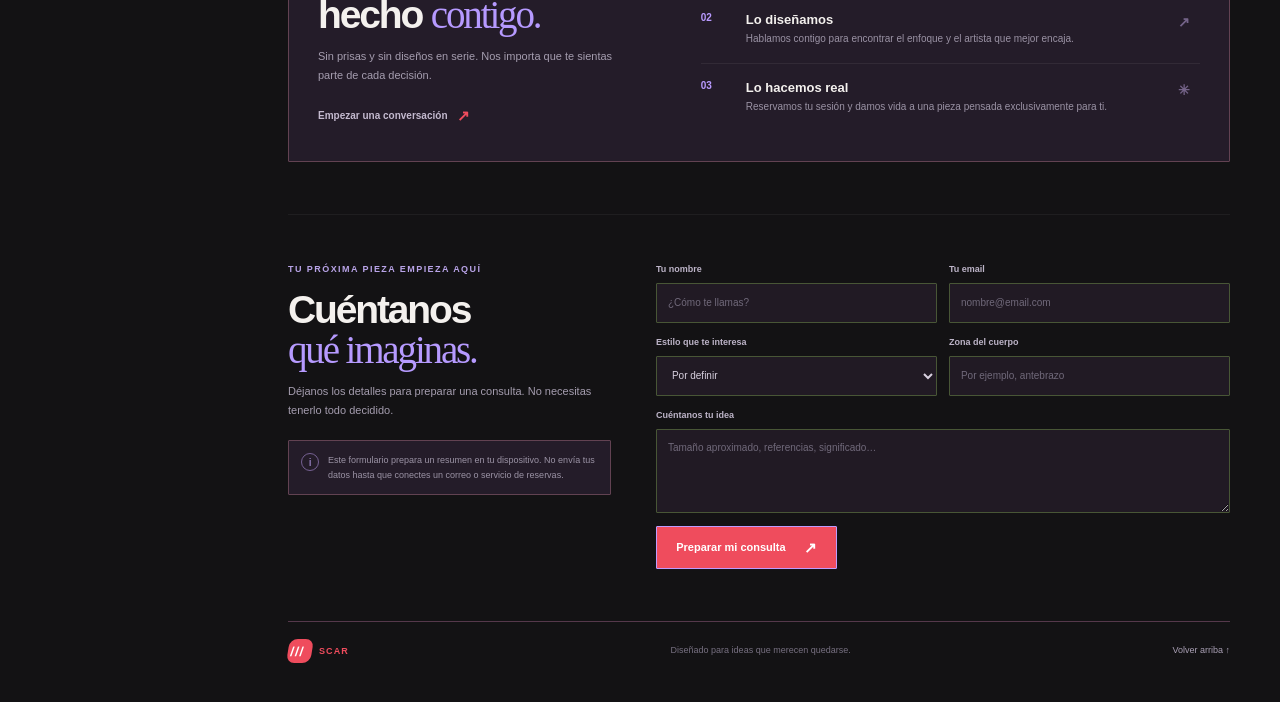
==== commit a21b0b68: "Recupera la paleta negra y roja en la web de Scar" ====
--- a/public/Inksomnia/index.html
+++ b/public/Inksomnia/index.html
@@ -7,9 +7,9 @@
   <meta name="description" content="Scar: tatuajes personalizados, artistas con voz propia y un proceso pensado contigo.">
   <title>Scar — Encuentra tu estilo en tu zona</title>
   <link rel="preconnect" href="https://images.unsplash.com">
-  <link rel="stylesheet" href="./styles.css?v=scar3">
-  <script src="./app.js?v=scar3" defer></script>
-  <link rel="stylesheet" href="./scar-marketing.css?v=scar3">
+  <link rel="stylesheet" href="./styles.css?v=scar4">
+  <script src="./app.js?v=scar4" defer></script>
+  <link rel="stylesheet" href="./scar-marketing.css?v=scar4">
 </head>
 <body data-scar-page="studio">
   <div class="shell">
--- a/public/Inksomnia/scar-marketing.css
+++ b/public/Inksomnia/scar-marketing.css
@@ -1,4 +1,4 @@
-:root{--bg:#141612;--panel:#1d2019;--panel-2:#242a1b;--line:#3a432e;--text:#f4f1e6;--muted:#a0ad91;--soft:#d7fa52;--red:#d7fa52;--purple:#d7fa52;--purple-2:#a0c431;--mint:#d7fa52}body{background:#141612;color:#f4f1e6;font-family:Arial,Helvetica,sans-serif}h1,h2,h3{font-family:Arial,Helvetica,sans-serif!important}.sidebar{background:#171b13}.brand,.wordmark{font-family:Arial,sans-serif;font-weight:900;letter-spacing:3px;font-size:28px}.brand small,.wordmark small{letter-spacing:2px;font-size:8px;color:#a0ad91}.brand-mark,.wordmark .mark{background:#d7fa52!important;color:#17200c!important;border:0;border-radius:0;font-family:Arial,sans-serif;font-weight:900;font-size:22px;letter-spacing:-5px;transform:skew(-9deg);box-shadow:none;padding-right:5px}.hero h1{font-size:clamp(38px,4.5vw,70px);font-weight:900;line-height:1.06;letter-spacing:-2px}.hero h1 em,h2 em{color:#d7fa52;font-family:Georgia,serif;font-weight:400}.hero-art{border-radius:1px;border-color:#6d7d4a}.art-stamp{color:#d7fa52;font-family:Arial,sans-serif;letter-spacing:-4px;background:#1b2315}.hero-copy>.eyebrow,.hero-copy .eyebrow,.section-label,.visual-label{color:#d7fa52}.primary,.button-red,.header-cta{background:#d7fa52!important;color:#15200a!important;border-radius:1px;box-shadow:none;font-weight:800}.app-top-link{background:#d7fa52;color:#17200c;border-color:#d7fa52;border-radius:1px}.app-nav-link{color:#d7fa52!important}.app-nav-link span{color:#d7fa52!important}.nav-link.active{background:#d7fa5214;border-color:#899f503f;color:#e8f2cf}.nav-link.active>span,.quiet-link span,.art-caption span,.work-overlay>span{color:#d7fa52}.topbar{background:#141612ef}.work-card,.pro-card,.process,.booking-note,.form-result{border-radius:1px;border-color:#455333;background:#1d2415}.work-card{background:#1d2415}.pro-card small,.pro-card a{color:#d7fa52}.profile .avatar{background:#303d21;color:#d7fa52;border-color:#677d45}.filter{border-radius:1px;background:#222a1b;border-color:#4a5838}.filter.active{background:#d7fa52;border-color:#d7fa52;color:#17200c}.filter.active span{color:#17200c}.booking-form input,.booking-form textarea,.booking-form select{background:#1a2114;border-color:#485636;border-radius:1px}.work-overlay a,.copy-button{color:#d7fa52;background:#26331a;border-color:#5e753c}.site-header{background:#141612f5;border-color:#3b452e}.site-header nav a{color:#b6c49f}.hero-copy p,.feature-copy>p,.intro p{color:#b1bea1}.floating-note{background:#1f2918;border-color:#5c7338;border-radius:1px}.floating-note>span{color:#d7fa52;background:#31451b}.red-rule,.eyebrow i{background:#d7fa52}.hero-foot,.footer .wordmark{color:#d7fa52}.style-card{border-color:#4b5b34;border-radius:1px}.style-card>div>span,.style-card>b,.feature-list li>span{color:#d7fa52}.phone{border-color:#667748}.phone-screen{background:#13190e}.phone .nav-plus,.header-cta{background:#d7fa52;color:#17200c}.story i{border-color:#789d43;color:#d7fa52;background:#26341c}.phone .profile-avatar{background:#314023;color:#d7fa52}.phone .availability{color:#d7fa52}.feature .stage-orbit{border-color:#586c32}.screen-caption{color:#acc78a}.site-footer,.foot{border-color:#3e4a2f}.site-footer a,.footer-brand{color:#d7fa52}body[data-scar-page=presentation] .hero{background:radial-gradient(ellipse at 20% 10%,#d7fa5208,transparent 65%)}
+:root{--bg:#131214;--panel:#1b191c;--panel-2:#2b202c;--line:#3b303d;--text:#f4f1ee;--muted:#a99ab1;--soft:#ef4c5d;--red:#ef4c5d;--purple:#ef4c5d;--purple-2:#c63b51;--mint:#ef4c5d}body{background:#131214;color:#f4f1ee;font-family:Arial,Helvetica,sans-serif}h1,h2,h3{font-family:Arial,Helvetica,sans-serif!important}.sidebar{background:#161517}.brand,.wordmark{font-family:Arial,sans-serif;font-weight:900;letter-spacing:3px;font-size:28px}.brand small,.wordmark small{letter-spacing:2px;font-size:8px;color:#a99ab1}.brand-mark,.wordmark .mark{background:#ef4c5d!important;color:#ffffff!important;border:0;border-radius:0;font-family:Arial,sans-serif;font-weight:900;font-size:22px;letter-spacing:-5px;transform:skew(-9deg);box-shadow:none;padding-right:5px}.hero h1{font-size:clamp(38px,4.5vw,70px);font-weight:900;line-height:1.06;letter-spacing:-2px}.hero h1 em,h2 em{color:#ef4c5d;font-family:Georgia,serif;font-weight:400}.hero-art{border-radius:1px;border-color:#6d7d4a}.art-stamp{color:#ef4c5d;font-family:Arial,sans-serif;letter-spacing:-4px;background:#1b2315}.hero-copy>.eyebrow,.hero-copy .eyebrow,.section-label,.visual-label{color:#ef4c5d}.primary,.button-red,.header-cta{background:#ef4c5d!important;color:#ffffff!important;border-radius:1px;box-shadow:none;font-weight:800}.app-top-link{background:#ef4c5d;color:#ffffff;border-color:#ef4c5d;border-radius:1px}.app-nav-link{color:#ef4c5d!important}.app-nav-link span{color:#ef4c5d!important}.nav-link.active{background:#ef4c5d14;border-color:#899f503f;color:#e8f2cf}.nav-link.active>span,.quiet-link span,.art-caption span,.work-overlay>span{color:#ef4c5d}.topbar{background:#131214ef}.work-card,.pro-card,.process,.booking-note,.form-result{border-radius:1px;border-color:#624252;background:#241c29}.work-card{background:#241c29}.pro-card small,.pro-card a{color:#ef4c5d}.profile .avatar{background:#392639;color:#ef4c5d;border-color:#865673}.filter{border-radius:1px;background:#222a1b;border-color:#4a5838}.filter.active{background:#ef4c5d;border-color:#ef4c5d;color:#ffffff}.filter.active span{color:#ffffff}.booking-form input,.booking-form textarea,.booking-form select{background:#211a24;border-color:#485636;border-radius:1px}.work-overlay a,.copy-button{color:#ef4c5d;background:#35232f;border-color:#80536b}.site-header{background:#131214f5;border-color:#3b452e}.site-header nav a{color:#c9afcd}.hero-copy p,.feature-copy>p,.intro p{color:#c5accb}.floating-note{background:#2b1f30;border-color:#80526b;border-radius:1px}.floating-note>span{color:#ef4c5d;background:#452637}.red-rule,.eyebrow i{background:#ef4c5d}.hero-foot,.footer .wordmark{color:#ef4c5d}.style-card{border-color:#654158;border-radius:1px}.style-card>div>span,.style-card>b,.feature-list li>span{color:#ef4c5d}.phone{border-color:#667748}.phone-screen{background:#13190e}.phone .nav-plus,.header-cta{background:#ef4c5d;color:#ffffff}.story i{border-color:#789d43;color:#ef4c5d;background:#35232f}.phone .profile-avatar{background:#3c263b;color:#ef4c5d}.phone .availability{color:#ef4c5d}.feature .stage-orbit{border-color:#77475e}.screen-caption{color:#d6acc7}.site-footer,.foot{border-color:#55384b}.site-footer a,.footer-brand{color:#ef4c5d}body[data-scar-page=presentation] .hero{background:radial-gradient(ellipse at 20% 10%,#ef4c5d08,transparent 65%)}
 @media(max-width:700px){.brand,.wordmark{font-size:22px;letter-spacing:2px}.hero h1{font-size:42px;letter-spacing:-1.5px}.site-header .wordmark small{font-size:7px}.brand-mark,.wordmark .mark{font-size:21px}.mobilebrand>span:last-child{font-weight:900;letter-spacing:3px;font-family:Arial,sans-serif}.topbar .app-top-link{font-size:9px;padding:8px}.site-header .header-cta{font-size:10px}body[data-scar-page=studio] .hero h1{font-size:43px}}
 
-.brand-mark,.wordmark .mark{letter-spacing:1px}.phone-hero .story i{border-radius:1px}.phone-hero .feed-photo{border-radius:0;border-bottom:3px solid #d7fa52}.phone-hero .feed-actions{color:#d7fa52;font-size:9px}.phone-hero .photo-tag{background:#d7fa52;color:#17200c;border-radius:0}.phone .profile-tags span,.phone .style-chips span{border-radius:1px}.header-cta,.button-red{border-color:#d7fa52}.scar-feature-strip{display:grid;grid-template-columns:repeat(3,1fr);gap:24px;margin-top:34px}.scar-feature-strip article{border-top:1px solid #68794b;padding:20px 0}.scar-feature-strip h3{font-size:18px;color:#d7fa52}.scar-feature-strip p{font-size:12px;line-height:1.8;color:#a6b890;margin-top:12px}@media(max-width:700px){.scar-feature-strip{grid-template-columns:1fr;gap:10px}}
+.brand-mark,.wordmark .mark{letter-spacing:1px}.phone-hero .story i{border-radius:1px}.phone-hero .feed-photo{border-radius:0;border-bottom:3px solid #ef4c5d}.phone-hero .feed-actions{color:#ef4c5d;font-size:9px}.phone-hero .photo-tag{background:#ef4c5d;color:#ffffff;border-radius:0}.phone .profile-tags span,.phone .style-chips span{border-radius:1px}.header-cta,.button-red{border-color:#ef4c5d}.scar-feature-strip{display:grid;grid-template-columns:repeat(3,1fr);gap:24px;margin-top:34px}.scar-feature-strip article{border-top:1px solid #805568;padding:20px 0}.scar-feature-strip h3{font-size:18px;color:#ef4c5d}.scar-feature-strip p{font-size:12px;line-height:1.8;color:#bfa6c8;margin-top:12px}@media(max-width:700px){.scar-feature-strip{grid-template-columns:1fr;gap:10px}}
